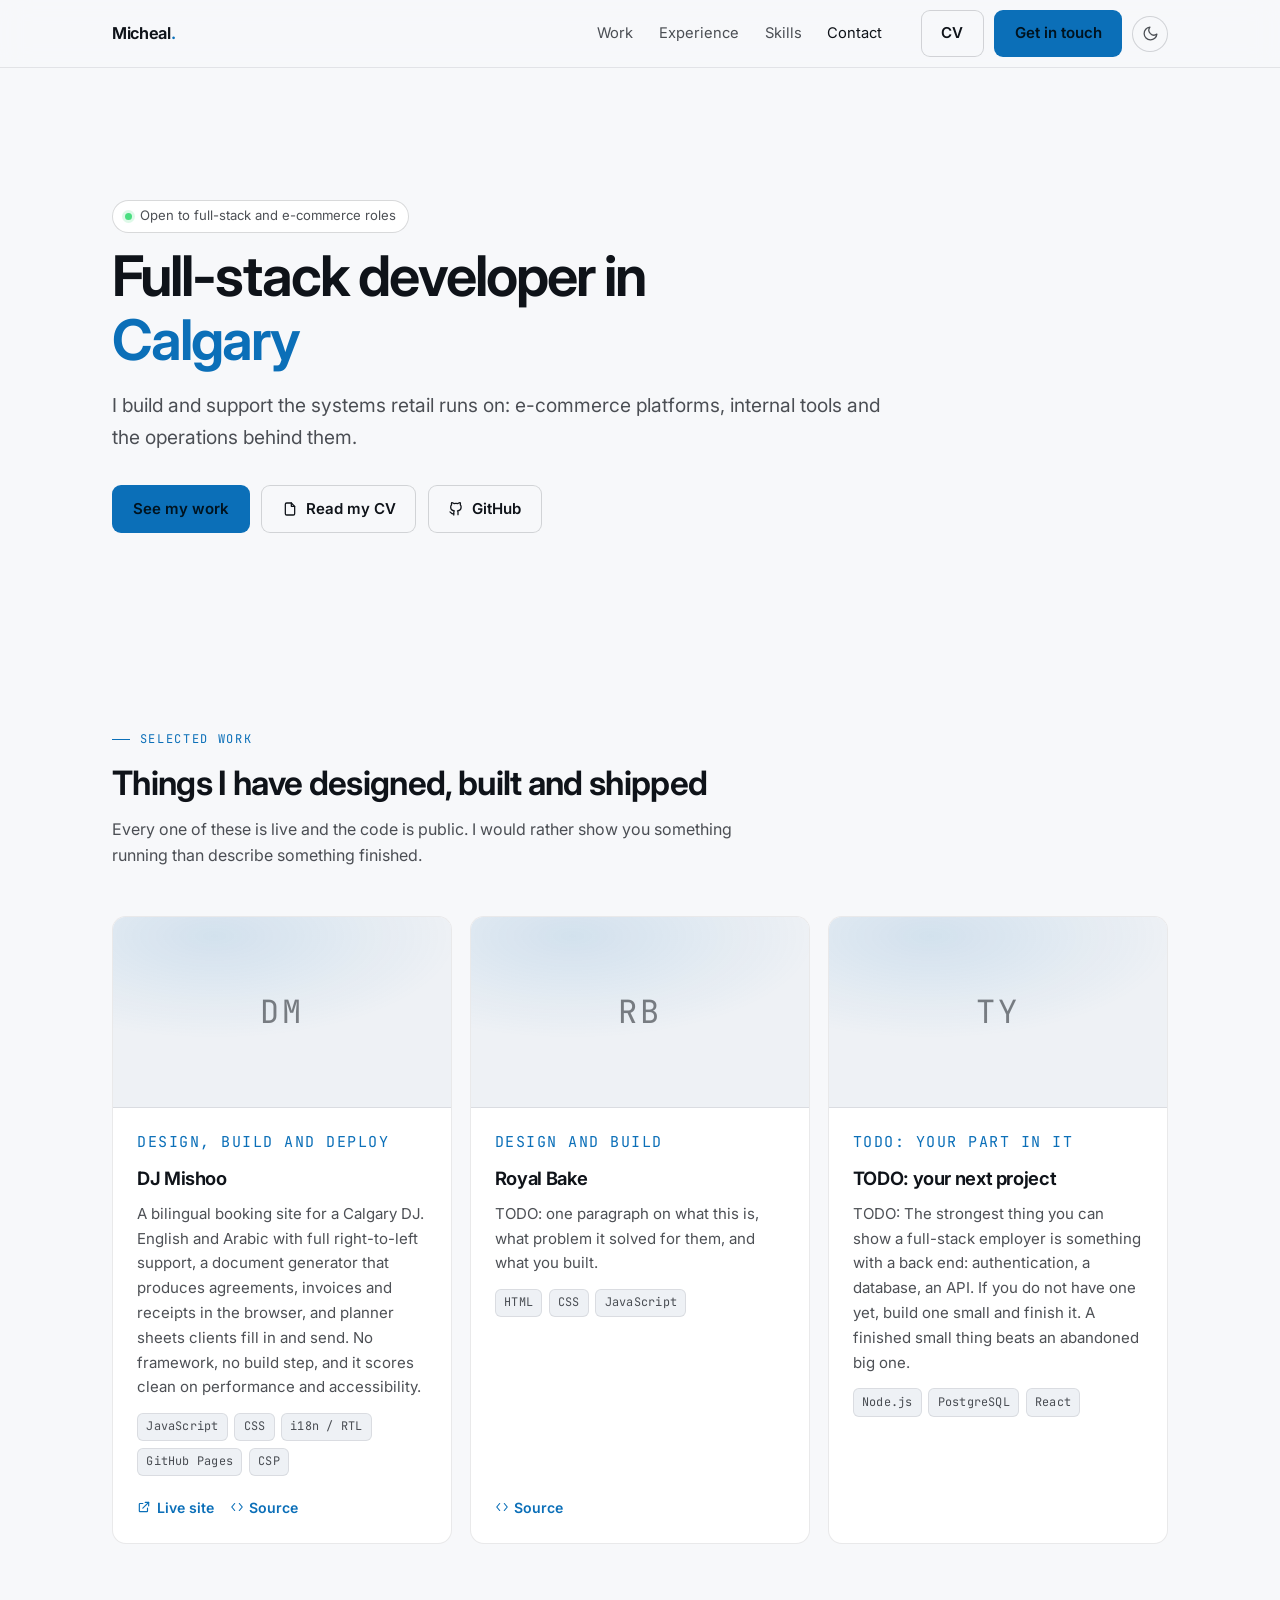
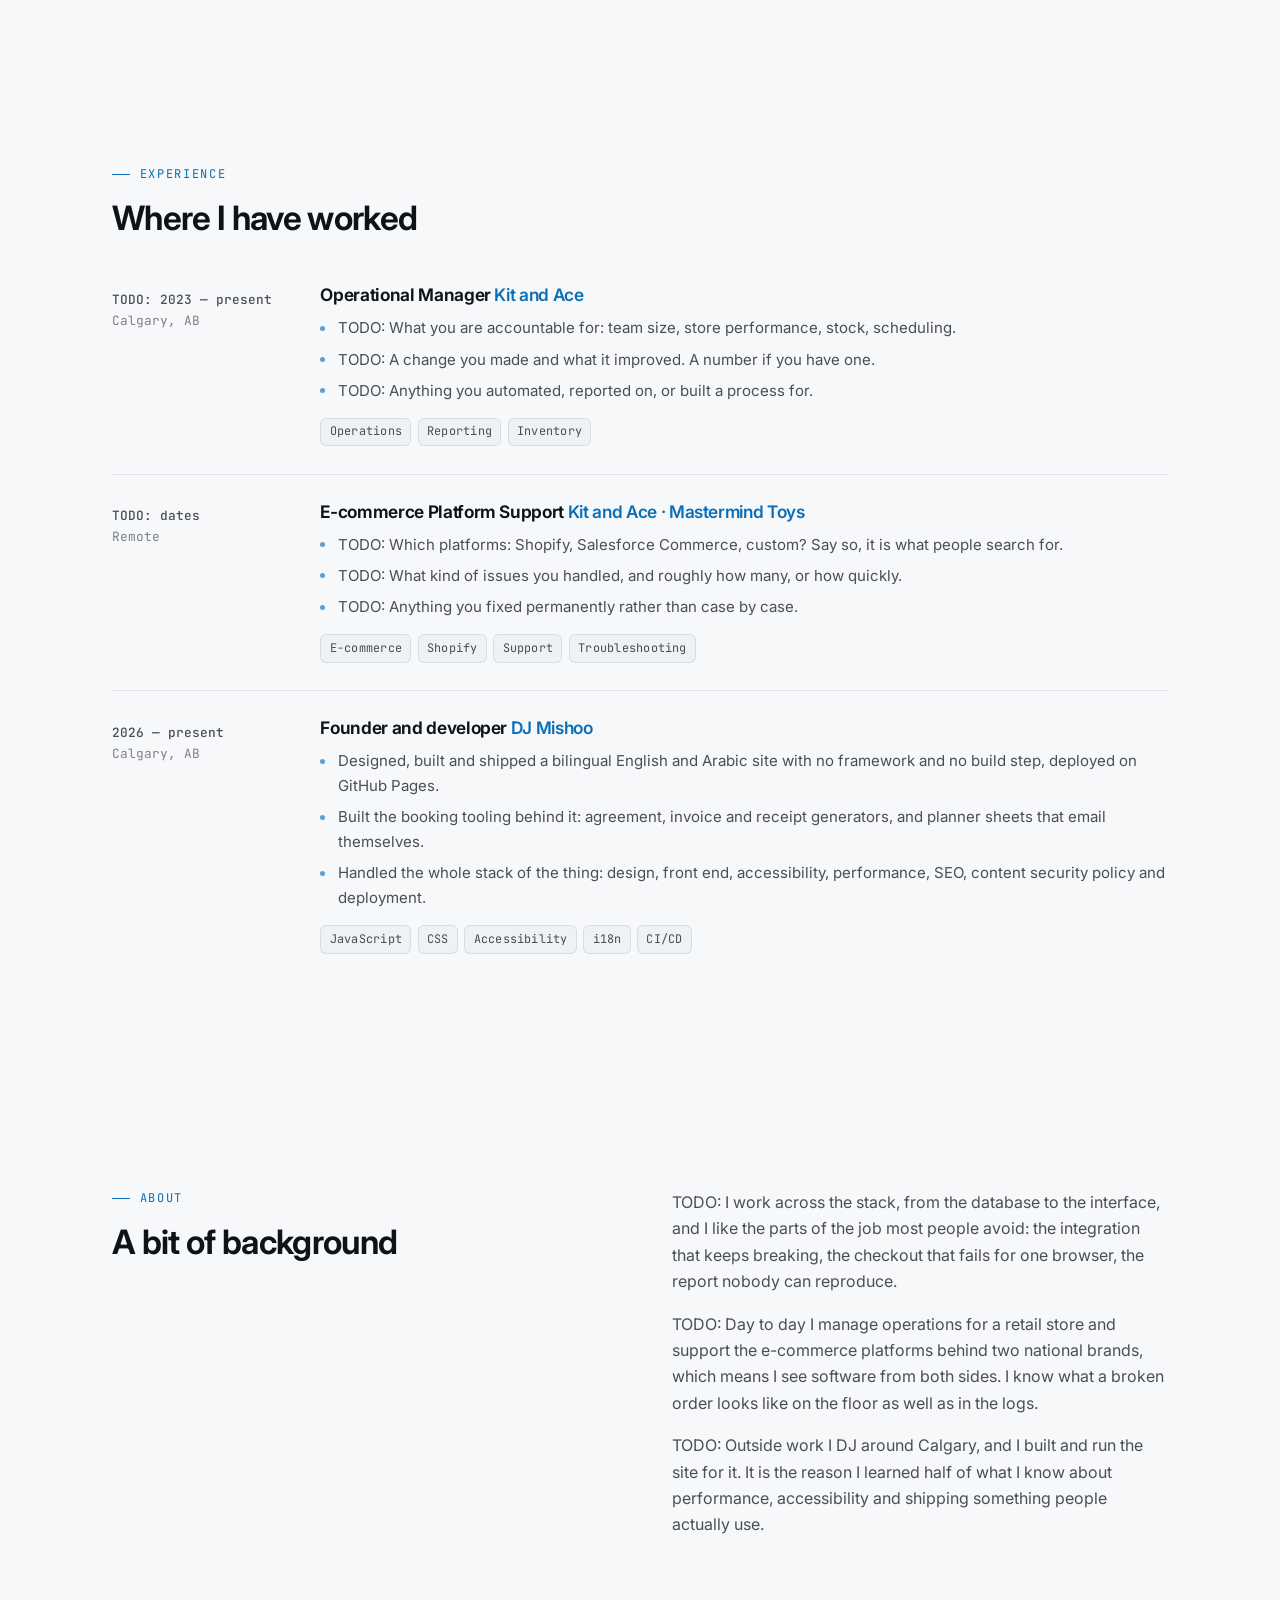
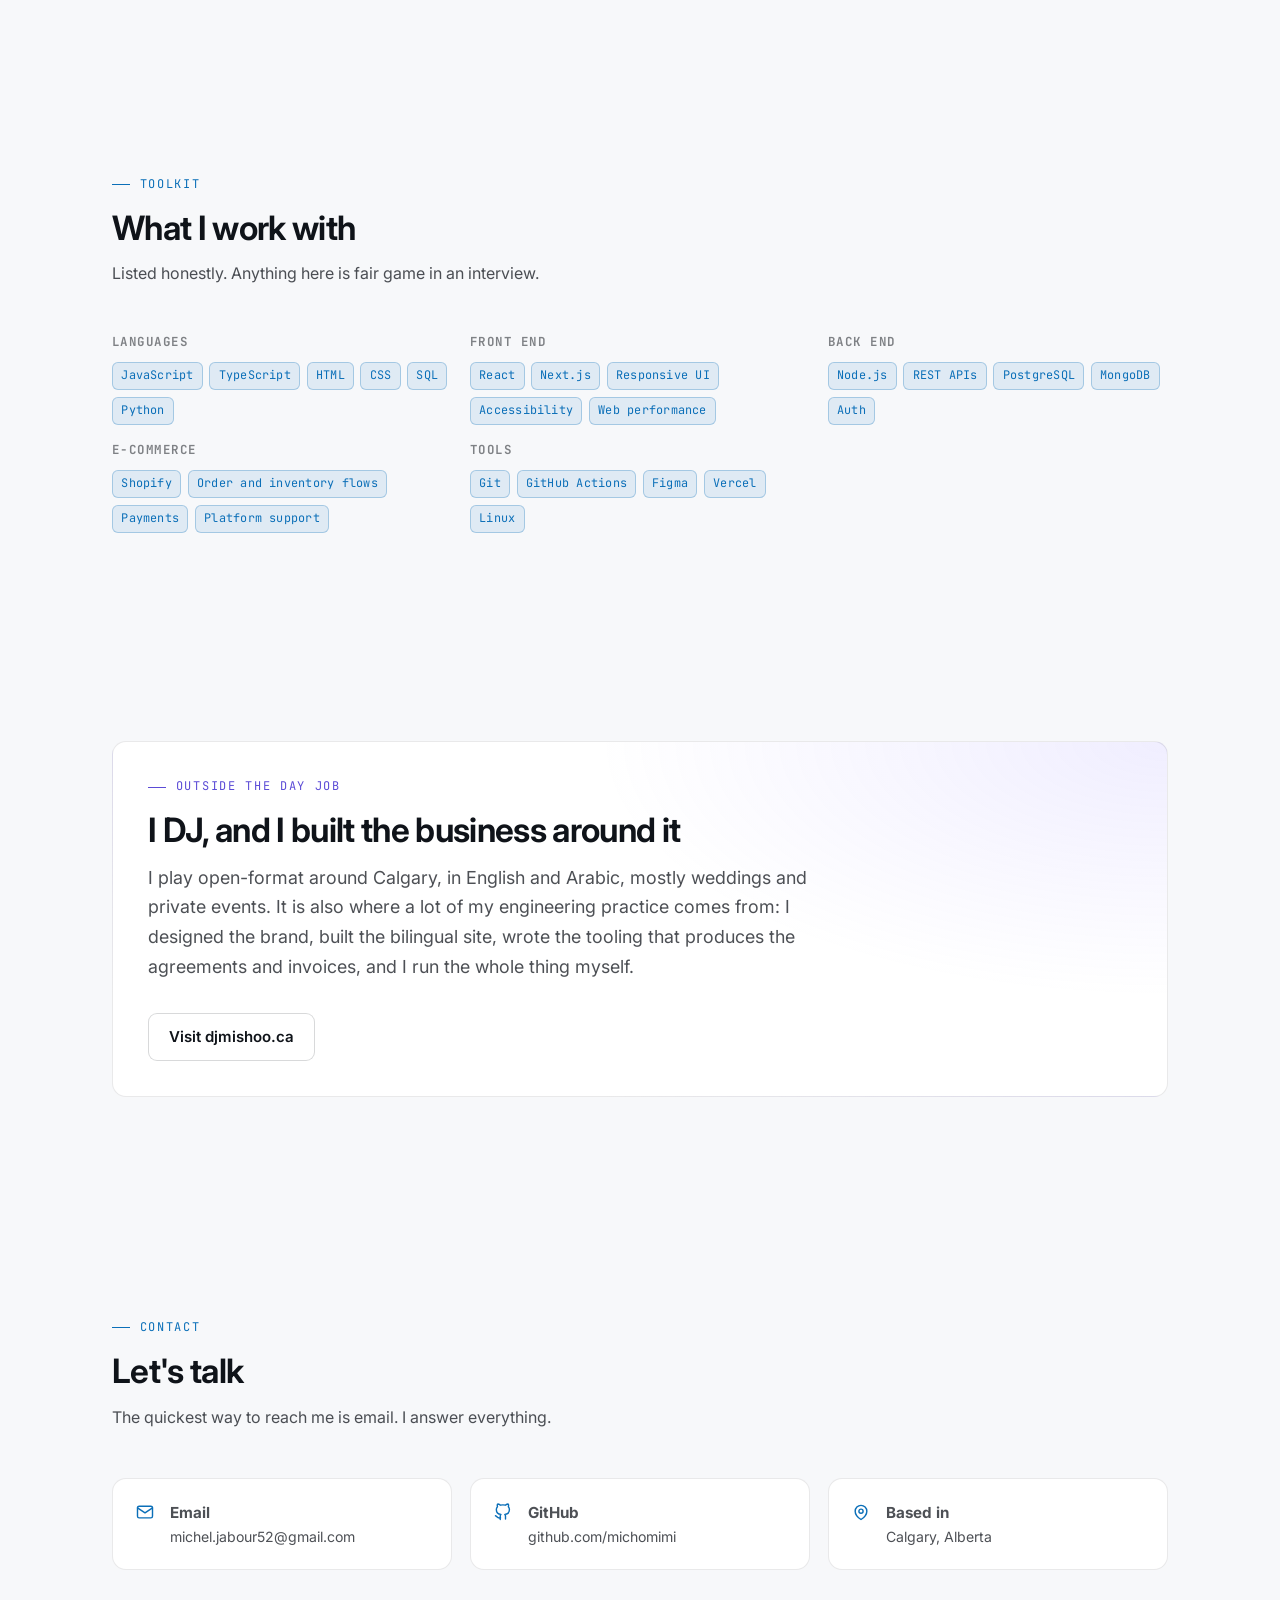
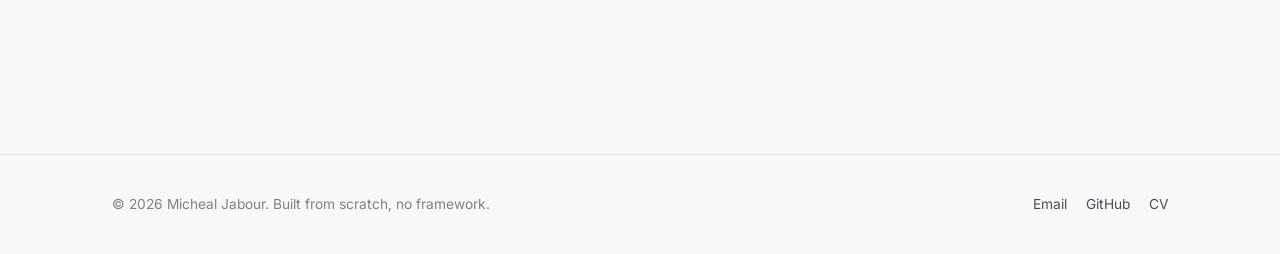
==== index.html @ ad711914 "Build the portfolio Plain HTML, CSS and JavaScript. No framework and no build step, partly because t" ====
<!DOCTYPE html>
<html lang="en">
<head>
<meta charset="utf-8">
<meta name="viewport" content="width=device-width, initial-scale=1">
<title>Micheal Jabour · Full-stack developer</title>
<meta name="description" content="Full-stack developer in Calgary. E-commerce platforms, internal tools and the operations behind them. Selected work, experience and CV.">
<meta name="theme-color" content="#0B0D10">

<!-- Theme is set before the stylesheet paints, otherwise someone on the
     light theme gets a flash of dark on every page load. Inline and
     synchronous on purpose: an external file would run too late. -->
<script>(function(){var d=document.documentElement;try{var t=localStorage.getItem("portfolio-theme");
if(t!=="light"&&t!=="dark"){t=window.matchMedia&&window.matchMedia("(prefers-color-scheme: light)").matches?"light":"dark";}
d.dataset.theme=t;}catch(e){d.dataset.theme="dark";}
/* Turn the scroll reveal on. Set here, before first paint, so copy never
   flashes in and then hides. The timer is the safety net: if nothing has
   been revealed after 2.2s the class is dropped and everything shows. */
d.className+=" js";
setTimeout(function(){if(!document.querySelector(".reveal.in")){d.classList.remove("js");}},2200);})();</script>

<link rel="preconnect" href="https://fonts.googleapis.com">
<link rel="preconnect" href="https://fonts.gstatic.com" crossorigin>
<link href="https://fonts.googleapis.com/css2?family=Inter:wght@400;500;600;700&family=JetBrains+Mono:wght@400;500&display=swap" rel="stylesheet">
<link rel="stylesheet" href="css/styles.css?v=1">

<link rel="icon" href="/favicon.ico" sizes="any">
<link rel="icon" type="image/png" sizes="32x32" href="/icon-32.png">
<link rel="apple-touch-icon" sizes="180x180" href="/icon-180.png">
<link rel="manifest" href="/site.webmanifest">

<link rel="canonical" href="https://michomimi.github.io/portfolio/">
<meta property="og:type" content="profile">
<meta property="og:title" content="Micheal Jabour · Full-stack developer">
<meta property="og:description" content="Full-stack developer in Calgary. E-commerce platforms, internal tools and the operations behind them.">
<meta property="og:image" content="https://michomimi.github.io/portfolio/images/social/og.jpg">
<meta property="og:image:width" content="1200">
<meta property="og:image:height" content="630">
<meta name="twitter:card" content="summary_large_image">

<!-- Filled in by app.js from PROFILE, so it can never contradict the page -->
<script type="application/ld+json" id="schema">{}</script>
</head>

<body data-page="home">

<main id="main">

  <!-- ================= HERO ================= -->
  <section class="hero">
    <div class="wrap" data-hero></div>
  </section>

  <!-- ================= WORK ================= -->
  <section id="work">
    <div class="wrap">
      <div class="sec-head reveal">
        <p class="eyebrow">Selected work</p>
        <h2>Things I have designed, built and shipped</h2>
        <p>Every one of these is live and the code is public. I would rather show
          you something running than describe something finished.</p>
      </div>
      <div class="grid grid-2" data-projects></div>
    </div>
  </section>

  <!-- ================= EXPERIENCE ================= -->
  <section id="experience">
    <div class="wrap">
      <div class="sec-head reveal">
        <p class="eyebrow">Experience</p>
        <h2>Where I have worked</h2>
      </div>
      <div class="timeline" data-experience></div>
    </div>
  </section>

  <!-- ================= ABOUT ================= -->
  <section id="about">
    <div class="wrap">
      <div class="grid grid-2" style="gap:clamp(2rem,5vw,4rem); align-items:start">
        <div class="reveal">
          <p class="eyebrow">About</p>
          <h2>A bit of background</h2>
        </div>
        <div class="reveal d1" data-about></div>
      </div>
    </div>
  </section>

  <!-- ================= SKILLS ================= -->
  <section id="skills">
    <div class="wrap">
      <div class="sec-head reveal">
        <p class="eyebrow">Toolkit</p>
        <h2>What I work with</h2>
        <p>Listed honestly. Anything here is fair game in an interview.</p>
      </div>
      <div class="grid grid-3" data-skills></div>
    </div>
  </section>

  <!-- ================= SIDE PROJECT ================= -->
  <section id="aside">
    <div class="wrap">
      <div class="aside-note reveal">
        <p class="eyebrow">Outside the day job</p>
        <h2 style="margin-bottom:.8rem">I DJ, and I built the business around it</h2>
        <p class="lead">
          I play open-format around Calgary, in English and Arabic, mostly weddings
          and private events. It is also where a lot of my engineering practice comes
          from: I designed the brand, built the bilingual site, wrote the tooling that
          produces the agreements and invoices, and I run the whole thing myself.
        </p>
        <div class="hero-cta">
          <a class="btn btn-ghost" href="https://djmishoo.ca" target="_blank" rel="noopener">Visit djmishoo.ca</a>
        </div>
      </div>
    </div>
  </section>

  <!-- ================= CONTACT ================= -->
  <section id="contact">
    <div class="wrap">
      <div class="sec-head reveal">
        <p class="eyebrow">Contact</p>
        <h2>Let's talk</h2>
        <p>The quickest way to reach me is email. I answer everything.</p>
      </div>
      <div class="contact-grid" data-contact></div>
    </div>
  </section>

</main>

<script src="js/app.js?v=1" defer></script>
<script src="js/motion.js?v=1" defer></script>
</body>
</html>
---- css/styles.css ----
/* =====================================================================
   PORTFOLIO — Micheal Jabour

   Deliberately not the DJ site. That one is a poster: huge condensed
   type, red, loud. A developer portfolio is read by someone deciding
   whether to interview you, often skimming on a phone between meetings,
   so this is built for reading: a calm ground, one accent, generous
   line length, and nothing moving that does not have to.

   Structure of this file
     1. tokens          colour, type, spacing
     2. reset and base
     3. layout          shell, sections, grid
     4. components      buttons, cards, chips, timeline
     5. sections        hero, projects, experience, contact
     6. motion          scroll reveal
     7. print           the CV page
   ===================================================================== */

/* =====================================================================
   1. TOKENS
   ===================================================================== */
:root{
  /* Ground is a very dark blue rather than black. Pure black next to
     white text vibrates on an LCD; a little blue in it settles down. */
  --bg:        #0B0D10;
  --bg-2:      #12151A;   /* cards */
  --bg-3:      #1A1E25;   /* insets, hovers */

  --ink:       #E9ECF1;
  --ink-2:     rgba(233,236,241,.72);
  --ink-3:     rgba(233,236,241,.48);

  /* One accent, used for links, active states and anything the eye
     should land on first. Sky blue reads as technical without the
     "terminal green" cliché, and clears 7:1 on the ground above. */
  --accent:      #4CC2FF;
  --accent-rgb:  76, 194, 255;
  --accent-2:    #8B7BFF;   /* second accent, used sparingly */

  --line:      rgba(233,236,241,.12);
  --line-2:    rgba(233,236,241,.07);

  --ok:        #4ADE80;

  --sans: "Inter", system-ui, -apple-system, "Segoe UI", Roboto, sans-serif;
  --mono: "JetBrains Mono", ui-monospace, SFMono-Regular, Menlo, monospace;

  --radius:   14px;
  --radius-s: 9px;
  --maxw:     1120px;
  --ease:     cubic-bezier(.2,.8,.25,1);
  --header-h: 68px;
}

/* A light theme, for anyone reading in daylight or printing. */
:root[data-theme="light"]{
  color-scheme: light;
  --bg:     #F7F8FA;
  --bg-2:   #FFFFFF;
  --bg-3:   #EEF1F5;
  --ink:    #0F1319;
  --ink-2:  rgba(15,19,25,.74);
  --ink-3:  rgba(15,19,25,.52);
  /* The same sky blue is far too pale on white, so the light theme gets
     a deeper one. Same hue, enough contrast to read at body size. */
  --accent:     #0B6FB8;
  --accent-rgb: 11, 111, 184;
  --accent-2:   #5B4BD6;
  --line:   rgba(15,19,25,.16);
  --line-2: rgba(15,19,25,.09);
}

/* =====================================================================
   2. RESET AND BASE
   ===================================================================== */
*{ box-sizing:border-box; margin:0; padding:0; }
html{
  scroll-behavior:smooth;
  scroll-padding-top:calc(var(--header-h) + 24px);
  -webkit-text-size-adjust:100%;
}
body{
  font-family:var(--sans); font-size:16px; line-height:1.65;
  color:var(--ink); background:var(--bg);
  -webkit-font-smoothing:antialiased;
  overflow-x:hidden;
}
img{ display:block; max-width:100%; }
a{ color:inherit; text-decoration:none; }
button,input,textarea,select{ font:inherit; color:inherit; }
button{ background:none; border:none; cursor:pointer; }
ul{ list-style:none; }
:focus-visible{ outline:2px solid var(--accent); outline-offset:3px; border-radius:4px; }
::selection{ background:rgba(var(--accent-rgb),.28); }

/* Skip link. The first thing a keyboard reaches, invisible until then. */
.skip{
  position:absolute; left:-9999px; top:0; z-index:100;
  background:var(--accent); color:#00131F; padding:.7rem 1.1rem;
  border-radius:0 0 var(--radius-s) 0; font-weight:600;
}
.skip:focus{ left:0; }

h1,h2,h3,h4{ line-height:1.15; letter-spacing:-.02em; font-weight:650; }
h1{ font-size:clamp(2.1rem, 5vw, 3.5rem); letter-spacing:-.035em; }
h2{ font-size:clamp(1.5rem, 3vw, 2.1rem); }
h3{ font-size:1.05rem; }
p{ color:var(--ink-2); }

.wrap{ width:100%; max-width:var(--maxw); margin-inline:auto; padding-inline:clamp(20px,5vw,32px); }
section{ padding-block:clamp(56px, 9vw, 104px); position:relative; }
.hide{ display:none !important; }

/* The small monospaced label above each section heading. Mono because it
   reads as metadata rather than prose, which is what it is. */
.eyebrow{
  font-family:var(--mono); font-size:.75rem; letter-spacing:.14em;
  text-transform:uppercase; color:var(--accent);
  display:flex; align-items:center; gap:.6rem; margin-bottom:.9rem;
}
.eyebrow::before{ content:""; width:18px; height:1px; background:currentColor; }

.sec-head{ margin-bottom:clamp(2rem, 4vw, 3rem); max-width:62ch; }
.sec-head p{ margin-top:.8rem; }
.lead{ font-size:clamp(1rem,1.5vw,1.12rem); color:var(--ink-2); max-width:64ch; }

/* =====================================================================
   3. HEADER
   ===================================================================== */
.site-header{
  position:sticky; top:0; z-index:60; height:var(--header-h);
  background:color-mix(in srgb, var(--bg) 82%, transparent);
  backdrop-filter:blur(14px);
  border-bottom:1px solid var(--line-2);
}
.header-inner{ height:100%; display:flex; align-items:center; gap:1rem; }
.brand{ font-weight:650; letter-spacing:-.02em; font-size:1.02rem; }
.brand span{ color:var(--accent); }
.nav{ display:flex; gap:1.6rem; margin-inline-start:auto; }
.nav a{ font-size:.92rem; color:var(--ink-2); transition:color .15s; }
.nav a:hover, .nav a.is-active{ color:var(--ink); }
.header-actions{ display:flex; align-items:center; gap:.6rem; margin-inline-start:auto; }
.nav + .header-actions{ margin-inline-start:1.4rem; }

.icon-btn{
  width:36px; height:36px; display:grid; place-items:center;
  border-radius:999px; color:var(--ink-2);
  box-shadow:inset 0 0 0 1px var(--line);
  transition:color .15s, box-shadow .15s, background-color .15s;
}
.icon-btn:hover{ color:var(--ink); background:var(--bg-3); }
.icon-btn svg{ width:17px; height:17px; fill:none; stroke:currentColor;
               stroke-width:1.8; stroke-linecap:round; stroke-linejoin:round; }

@media (max-width:760px){
  .nav{ display:none; }
}

/* =====================================================================
   4. BUTTONS
   ===================================================================== */
.btn{
  display:inline-flex; align-items:center; justify-content:center; gap:.5rem;
  font-weight:600; font-size:.94rem; padding:.72rem 1.3rem;
  border-radius:var(--radius-s); white-space:nowrap;
  transition:background-color .16s, color .16s, box-shadow .16s, transform .16s var(--ease);
}
.btn:active{ transform:translateY(1px); }
.btn-primary{ background:var(--accent); color:#00131F; }
.btn-primary:hover{ box-shadow:0 8px 26px -10px rgba(var(--accent-rgb),.7); transform:translateY(-2px); }
.btn-ghost{ color:var(--ink); box-shadow:inset 0 0 0 1px var(--line); }
.btn-ghost:hover{ background:var(--bg-3); box-shadow:inset 0 0 0 1px var(--accent); transform:translateY(-2px); }
.btn svg{ width:16px; height:16px; fill:none; stroke:currentColor;
          stroke-width:1.9; stroke-linecap:round; stroke-linejoin:round; }

/* =====================================================================
   5. HERO
   ===================================================================== */
.hero{ padding-block:clamp(64px, 11vw, 132px) clamp(40px, 7vw, 80px); }
.hero h1{ margin:.7rem 0 1.1rem; max-width:16ch; }
.hero h1 em{ font-style:normal; color:var(--accent); }
.hero .lead{ font-size:clamp(1.02rem,1.7vw,1.2rem); }
.hero-cta{ display:flex; flex-wrap:wrap; gap:.7rem; margin-top:2rem; }

/* Availability pill. A hiring manager wants to know this in the first
   two seconds, so it sits above the name rather than in the footer. */
.status{
  display:inline-flex; align-items:center; gap:.5rem;
  font-size:.82rem; color:var(--ink-2);
  background:var(--bg-2); box-shadow:inset 0 0 0 1px var(--line);
  padding:.34rem .8rem; border-radius:999px;
}
.status i{
  width:7px; height:7px; border-radius:50%; background:var(--ok);
  box-shadow:0 0 0 3px rgba(74,222,128,.18);
  animation:pulse 2.4s ease-in-out infinite;
}
@keyframes pulse{ 0%,100%{ opacity:1 } 50%{ opacity:.45 } }

/* =====================================================================
   6. CARDS, CHIPS, GRID
   ===================================================================== */
.grid{ display:grid; gap:1.1rem; }
.grid-2{ grid-template-columns:repeat(auto-fit, minmax(min(300px,100%), 1fr)); }
.grid-3{ grid-template-columns:repeat(auto-fit, minmax(min(260px,100%), 1fr)); }

.card{
  background:var(--bg-2); border:1px solid var(--line-2);
  border-radius:var(--radius); padding:1.5rem;
  transition:border-color .18s, transform .2s var(--ease), box-shadow .2s;
}
.card h3{ margin-bottom:.5rem; }
.card p{ font-size:.94rem; }

.chips{ display:flex; flex-wrap:wrap; gap:.4rem; }
.chip{
  font-family:var(--mono); font-size:.74rem; letter-spacing:.02em;
  color:var(--ink-2); background:var(--bg-3);
  box-shadow:inset 0 0 0 1px var(--line-2);
  padding:.28rem .58rem; border-radius:6px;
}
.chip-accent{ color:var(--accent); background:rgba(var(--accent-rgb),.10);
              box-shadow:inset 0 0 0 1px rgba(var(--accent-rgb),.28); }

/* =====================================================================
   7. PROJECTS
   ===================================================================== */
.project{
  background:var(--bg-2); border:1px solid var(--line-2);
  border-radius:var(--radius); overflow:hidden;
  display:flex; flex-direction:column;
  transition:border-color .18s, transform .2s var(--ease), box-shadow .2s;
}
.project:hover{
  border-color:rgba(var(--accent-rgb),.4); transform:translateY(-3px);
  box-shadow:0 22px 44px -28px rgba(0,0,0,.9);
}
.project-shot{
  aspect-ratio:16/9; background:var(--bg-3); position:relative; overflow:hidden;
  border-bottom:1px solid var(--line-2);
}
.project-shot img{ width:100%; height:100%; object-fit:cover; }
/* Until a screenshot exists the slot shows the project's initials rather
   than a broken image or an empty grey box. */
.project-shot .ph{
  position:absolute; inset:0; display:grid; place-items:center;
  font-family:var(--mono); font-size:2rem; letter-spacing:.1em;
  color:var(--ink-3);
  background:
    radial-gradient(120% 90% at 30% 10%, rgba(var(--accent-rgb),.12), transparent 60%),
    var(--bg-3);
}
.project-body{ padding:1.4rem 1.5rem 1.5rem; display:flex; flex-direction:column; gap:.8rem; flex:1; }
.project-role{ font-family:var(--mono); font-size:.74rem; letter-spacing:.1em;
               text-transform:uppercase; color:var(--accent); }
.project h3{ font-size:1.15rem; }
.project p{ font-size:.94rem; }
.project-links{ display:flex; gap:1rem; margin-top:auto; padding-top:.4rem; }
.project-links a{
  font-size:.88rem; font-weight:600; color:var(--accent);
  display:inline-flex; align-items:center; gap:.35rem;
}
.project-links a:hover{ text-decoration:underline; text-underline-offset:3px; }
.project-links svg{ width:14px; height:14px; fill:none; stroke:currentColor;
                    stroke-width:2; stroke-linecap:round; stroke-linejoin:round; }

/* =====================================================================
   8. EXPERIENCE TIMELINE
   ===================================================================== */
.timeline{ display:flex; flex-direction:column; gap:0; }
.role{
  display:grid; grid-template-columns:minmax(120px, 170px) 1fr;
  gap:clamp(1rem, 3vw, 2.4rem);
  padding-block:1.7rem;
  border-top:1px solid var(--line-2);
}
.role:first-child{ border-top:0; padding-top:0; }
.role-when{
  font-family:var(--mono); font-size:.8rem; color:var(--ink-3);
  padding-top:.2rem;
}
.role-when b{ display:block; color:var(--ink-2); font-weight:500; }
.role h3{ font-size:1.08rem; }
.role-at{ color:var(--accent); font-weight:600; }
.role ul{ margin-top:.7rem; display:flex; flex-direction:column; gap:.4rem; }
.role li{
  color:var(--ink-2); font-size:.94rem; padding-inline-start:1.1rem; position:relative;
}
.role li::before{
  content:""; position:absolute; inset-inline-start:0; top:.62em;
  width:5px; height:5px; border-radius:50%; background:var(--accent); opacity:.65;
}
.role .chips{ margin-top:.9rem; }

@media (max-width:640px){
  .role{ grid-template-columns:1fr; gap:.5rem; }
}

/* =====================================================================
   9. SKILLS
   ===================================================================== */
.skill-group h3{
  font-family:var(--mono); font-size:.78rem; letter-spacing:.12em;
  text-transform:uppercase; color:var(--ink-3); margin-bottom:.8rem;
}

/* =====================================================================
   10. SIDE PROJECT / DJ BLOCK
   ===================================================================== */
.aside-note{
  background:
    radial-gradient(90% 120% at 100% 0%, rgba(139,123,255,.13), transparent 60%),
    var(--bg-2);
  border:1px solid var(--line-2); border-radius:var(--radius);
  padding:clamp(1.5rem, 3vw, 2.2rem);
}
.aside-note .eyebrow{ color:var(--accent-2); }

/* =====================================================================
   11. CONTACT
   ===================================================================== */
.contact-grid{ display:grid; gap:1.1rem; grid-template-columns:repeat(auto-fit,minmax(min(240px,100%),1fr)); }
.contact-card{
  background:var(--bg-2); border:1px solid var(--line-2); border-radius:var(--radius);
  padding:1.3rem 1.4rem; display:flex; gap:.9rem; align-items:flex-start;
  transition:border-color .18s, transform .2s var(--ease);
}
.contact-card:hover{ border-color:rgba(var(--accent-rgb),.4); transform:translateY(-3px); }
.contact-card svg{ width:20px; height:20px; flex:none; color:var(--accent);
                   fill:none; stroke:currentColor; stroke-width:1.7;
                   stroke-linecap:round; stroke-linejoin:round; margin-top:.15rem; }
.contact-card b{ display:block; font-size:.95rem; }
.contact-card span{ font-size:.88rem; color:var(--ink-2); word-break:break-word; }

/* =====================================================================
   12. FOOTER
   ===================================================================== */
.site-footer{
  border-top:1px solid var(--line-2); padding-block:2.4rem;
  margin-top:clamp(40px,7vw,80px);
}
.footer-inner{ display:flex; flex-wrap:wrap; gap:1rem; align-items:center; justify-content:space-between; }
.site-footer p{ font-size:.86rem; color:var(--ink-3); }
.footer-links{ display:flex; gap:1.2rem; }
.footer-links a{ font-size:.86rem; color:var(--ink-2); }
.footer-links a:hover{ color:var(--accent); }

/* =====================================================================
   13. MOTION

   One effect, used everywhere: content lifts a little as it arrives.
   Gated on html.js so that with scripts off nothing is ever left
   invisible, and switched off entirely for reduced motion.
   ===================================================================== */
.reveal{ opacity:1; transform:none; }
html.js .reveal{
  opacity:0; transform:translateY(14px);
  transition:opacity .5s var(--ease), transform .5s var(--ease);
}
html.js .reveal.in{ opacity:1; transform:none; }
.reveal.d1{ transition-delay:.06s } .reveal.d2{ transition-delay:.12s }
.reveal.d3{ transition-delay:.18s } .reveal.d4{ transition-delay:.24s }

@media (prefers-reduced-motion:reduce){
  html{ scroll-behavior:auto; }
  html.js .reveal{ opacity:1; transform:none; transition:none; }
  .status i{ animation:none; }
}

/* =====================================================================
   14. PRINT — the CV page

   A CV is judged on paper as often as on screen. Everything decorative
   goes, the dark ground inverts to save toner, and links print their
   destination so a printed copy is still usable.
   ===================================================================== */
@media print{
  :root{
    --bg:#fff; --bg-2:#fff; --bg-3:#fff;
    --ink:#000; --ink-2:#222; --ink-3:#555;
    --accent:#000; --line:#bbb; --line-2:#ddd;
  }
  .site-header, .site-footer, .no-print, .hero-cta, .icon-btn{ display:none !important; }
  body{ font-size:11pt; }
  section{ padding-block:0 !important; }
  .cv-section{ break-inside:avoid; page-break-inside:avoid; }
  a[href^="http"]::after{ content:" (" attr(href) ")"; font-size:9pt; color:#555; }
  .card, .project, .contact-card{ border:1px solid #ccc !important; box-shadow:none !important; }
}
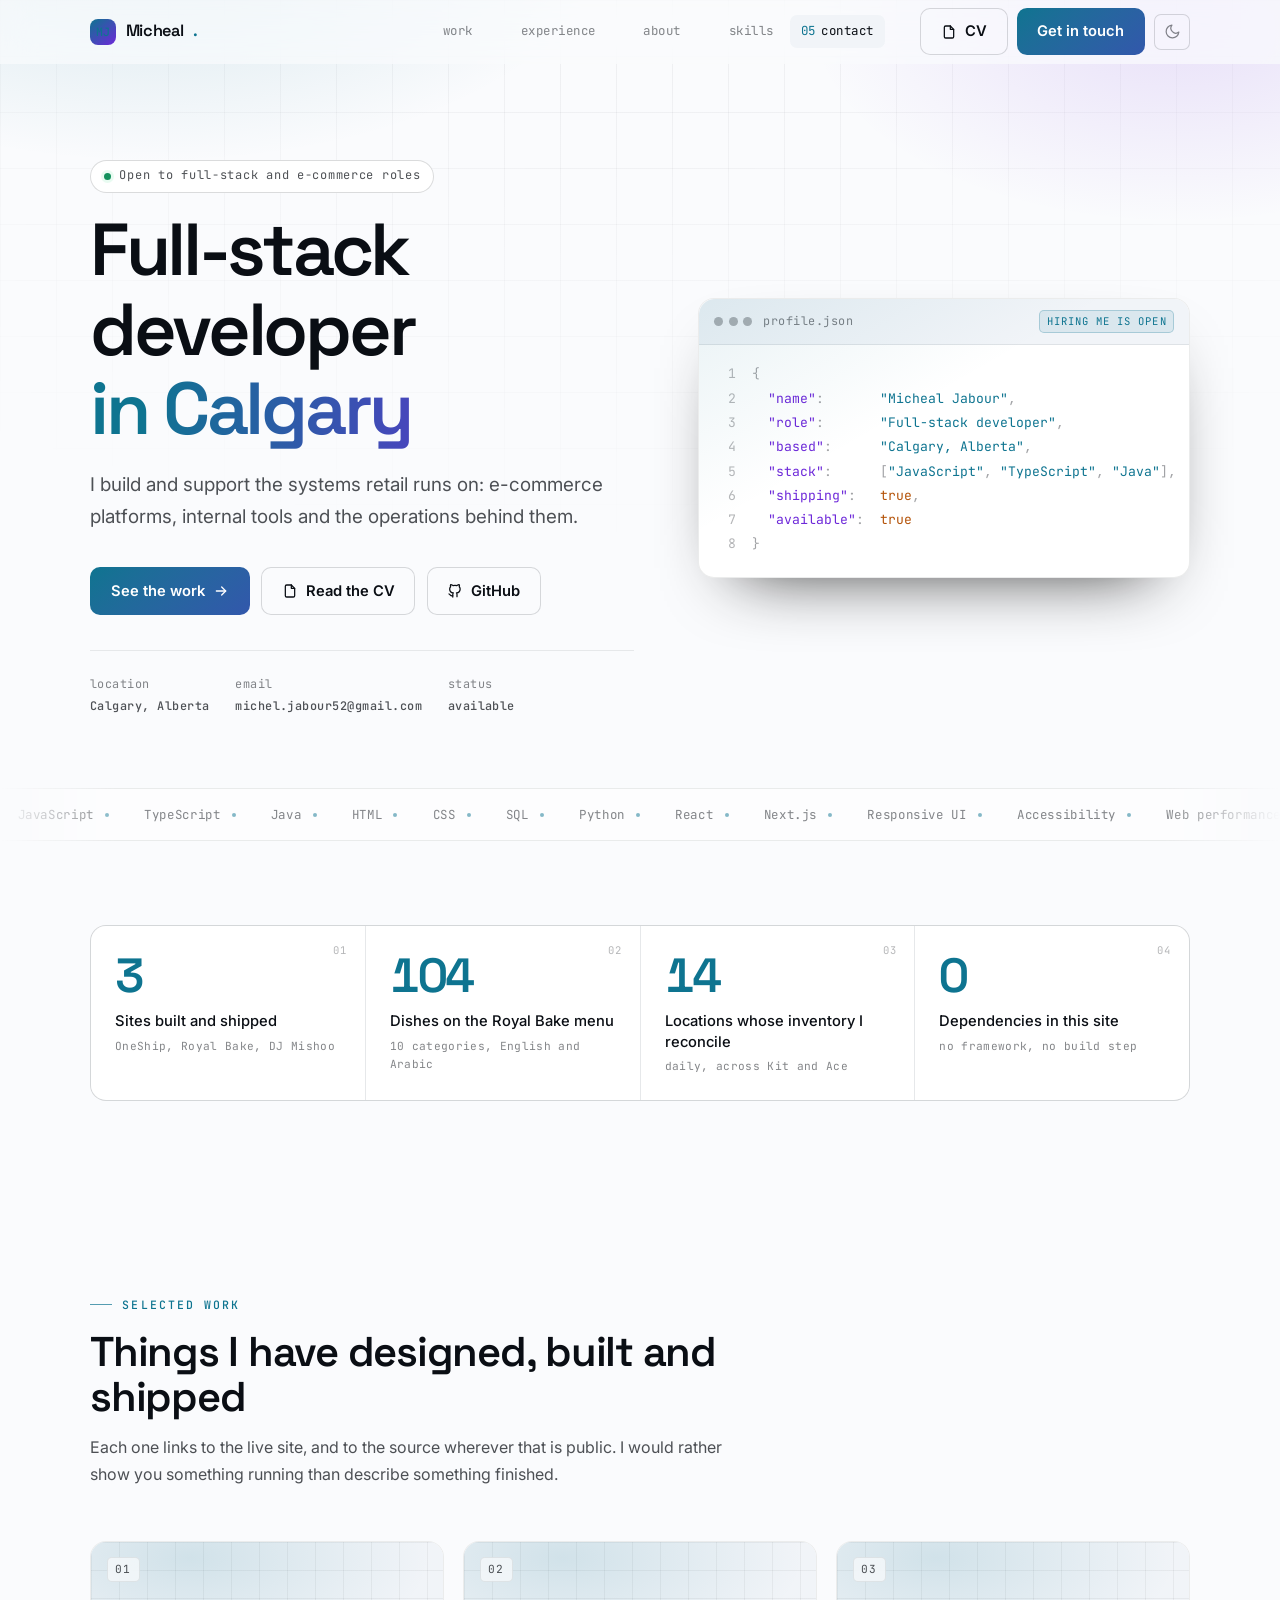
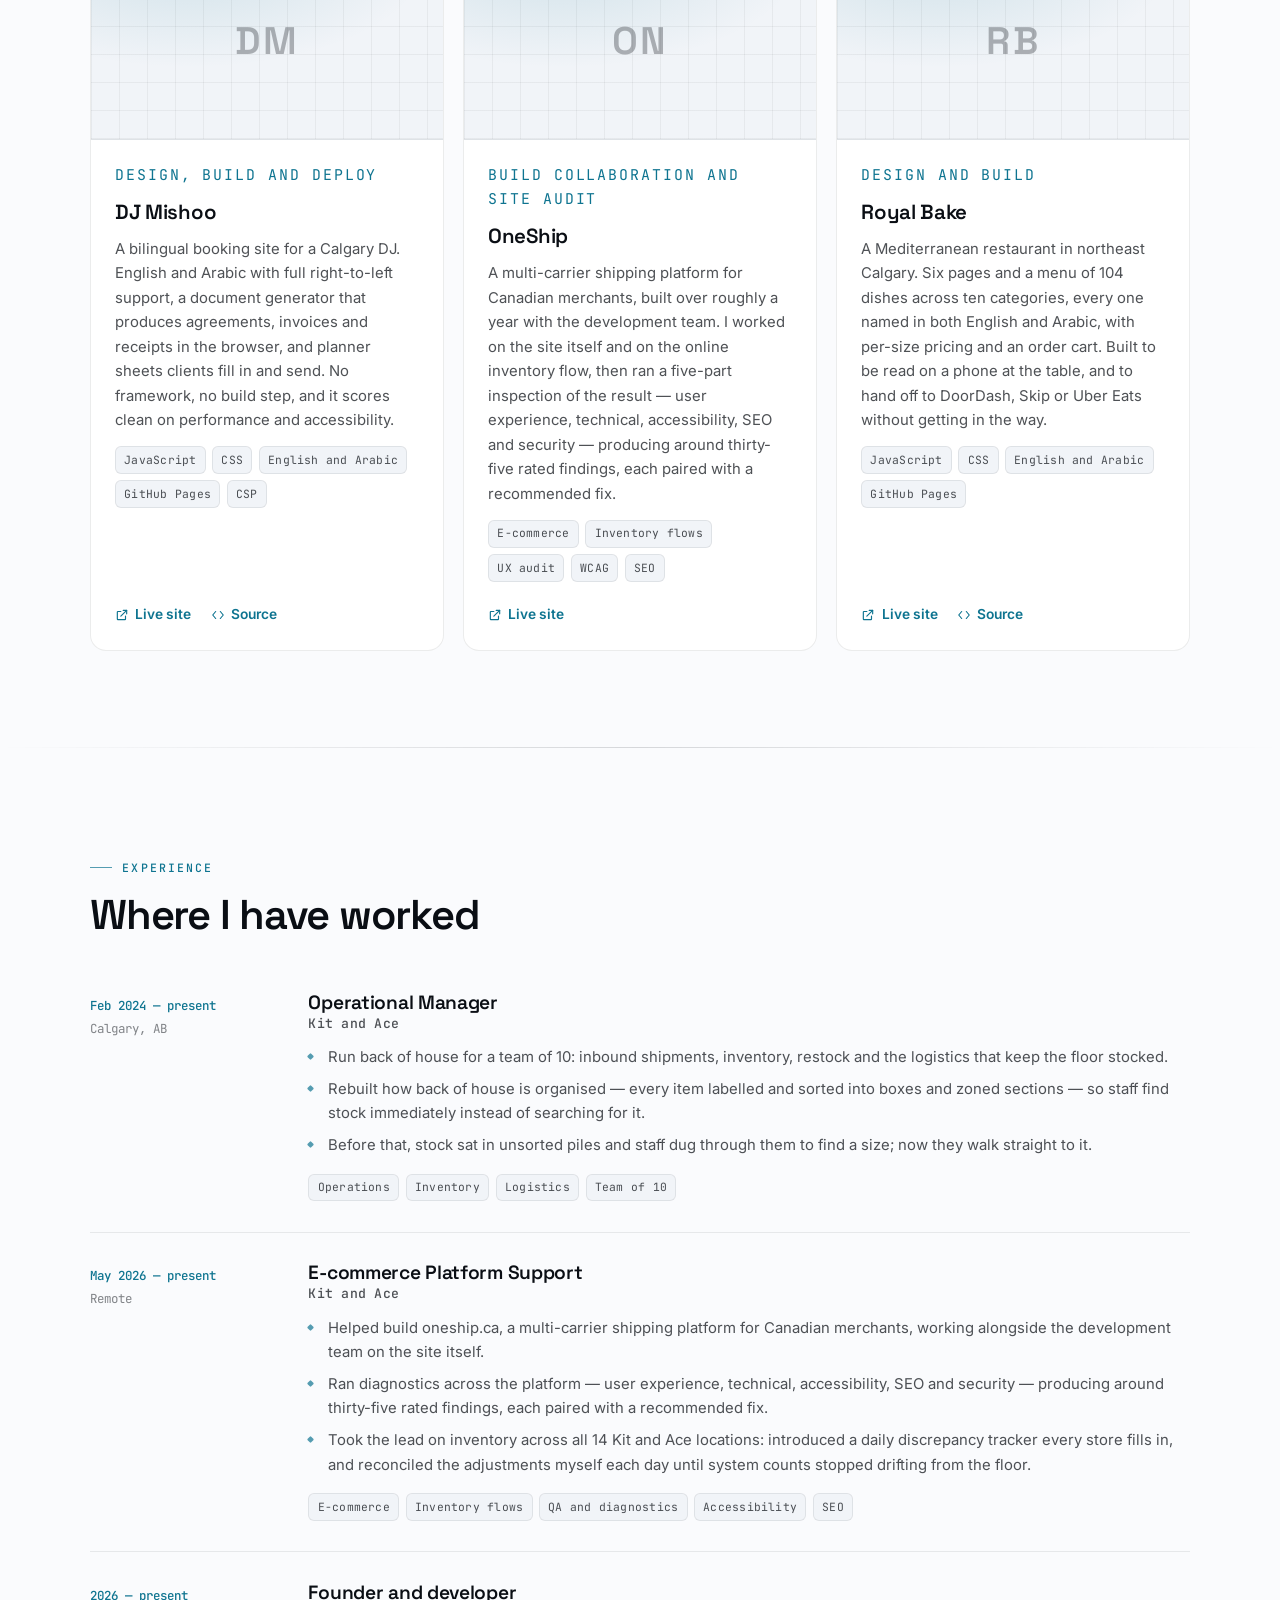
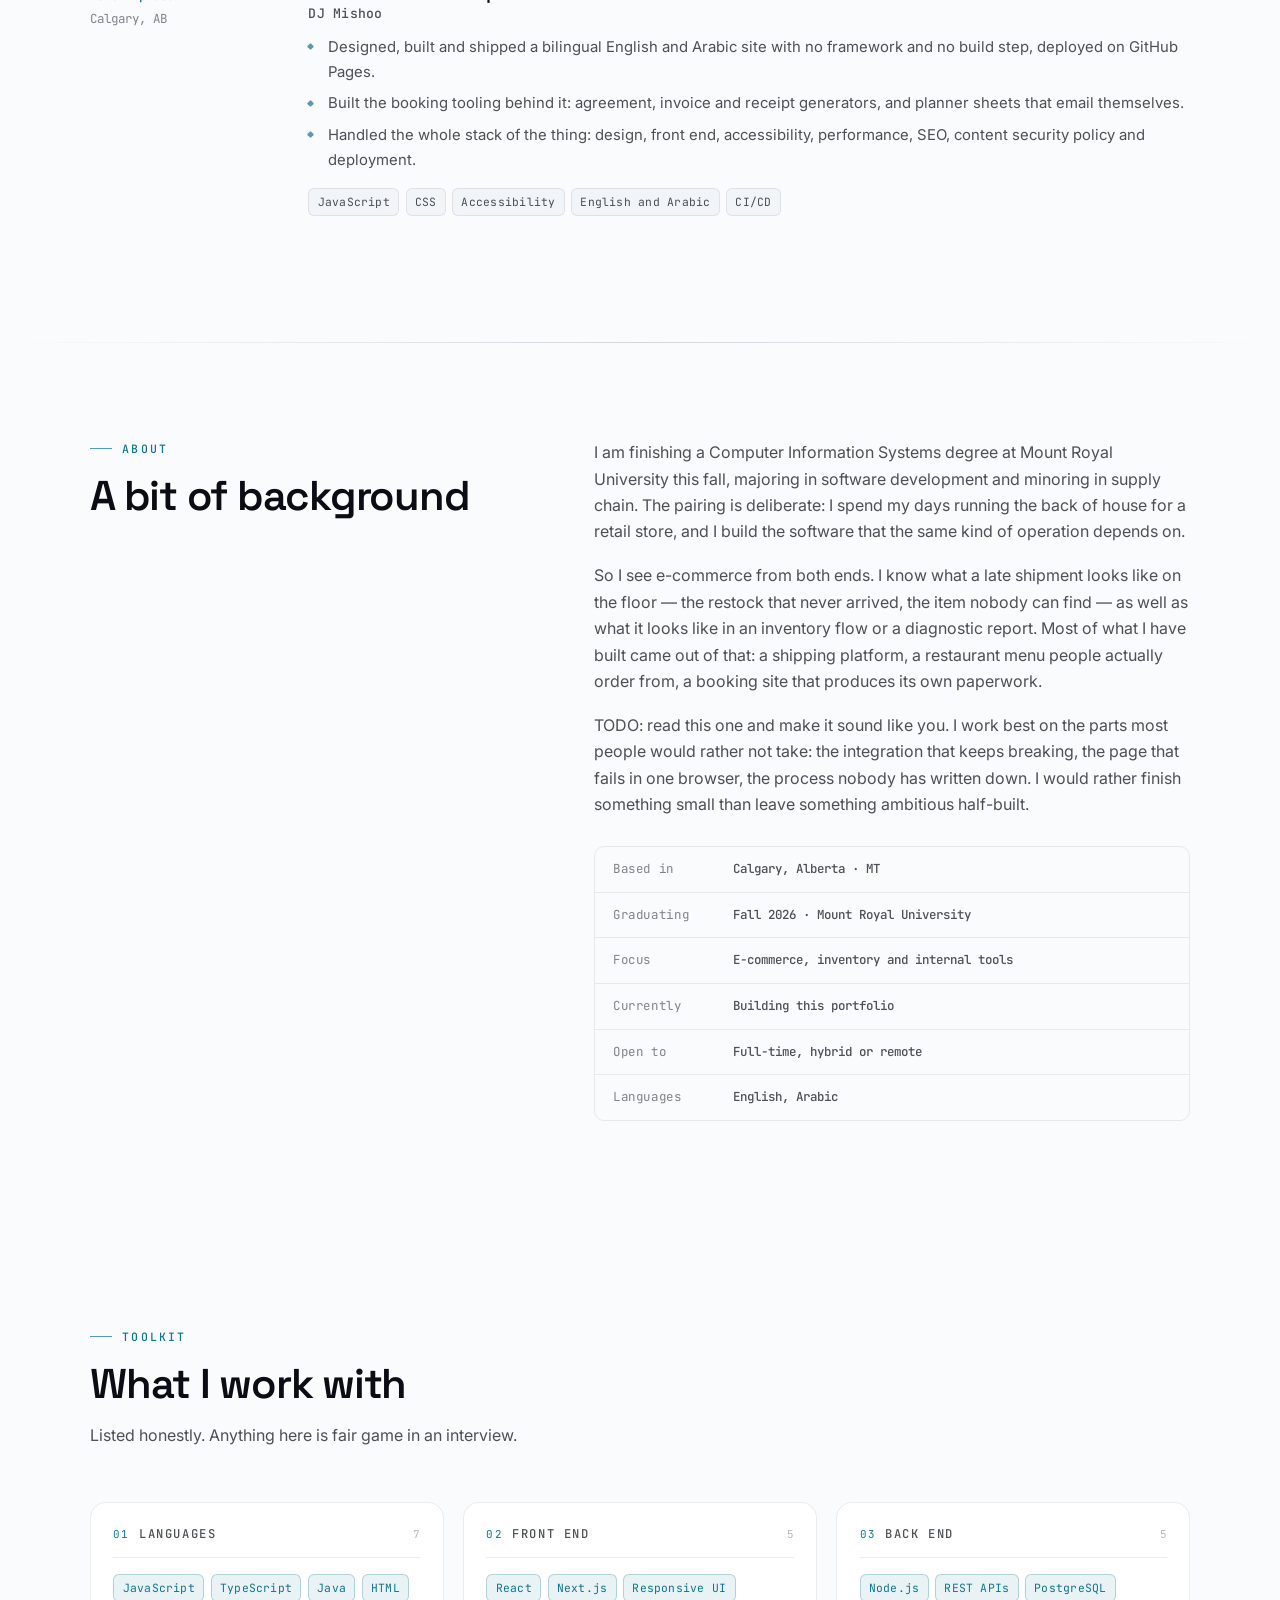
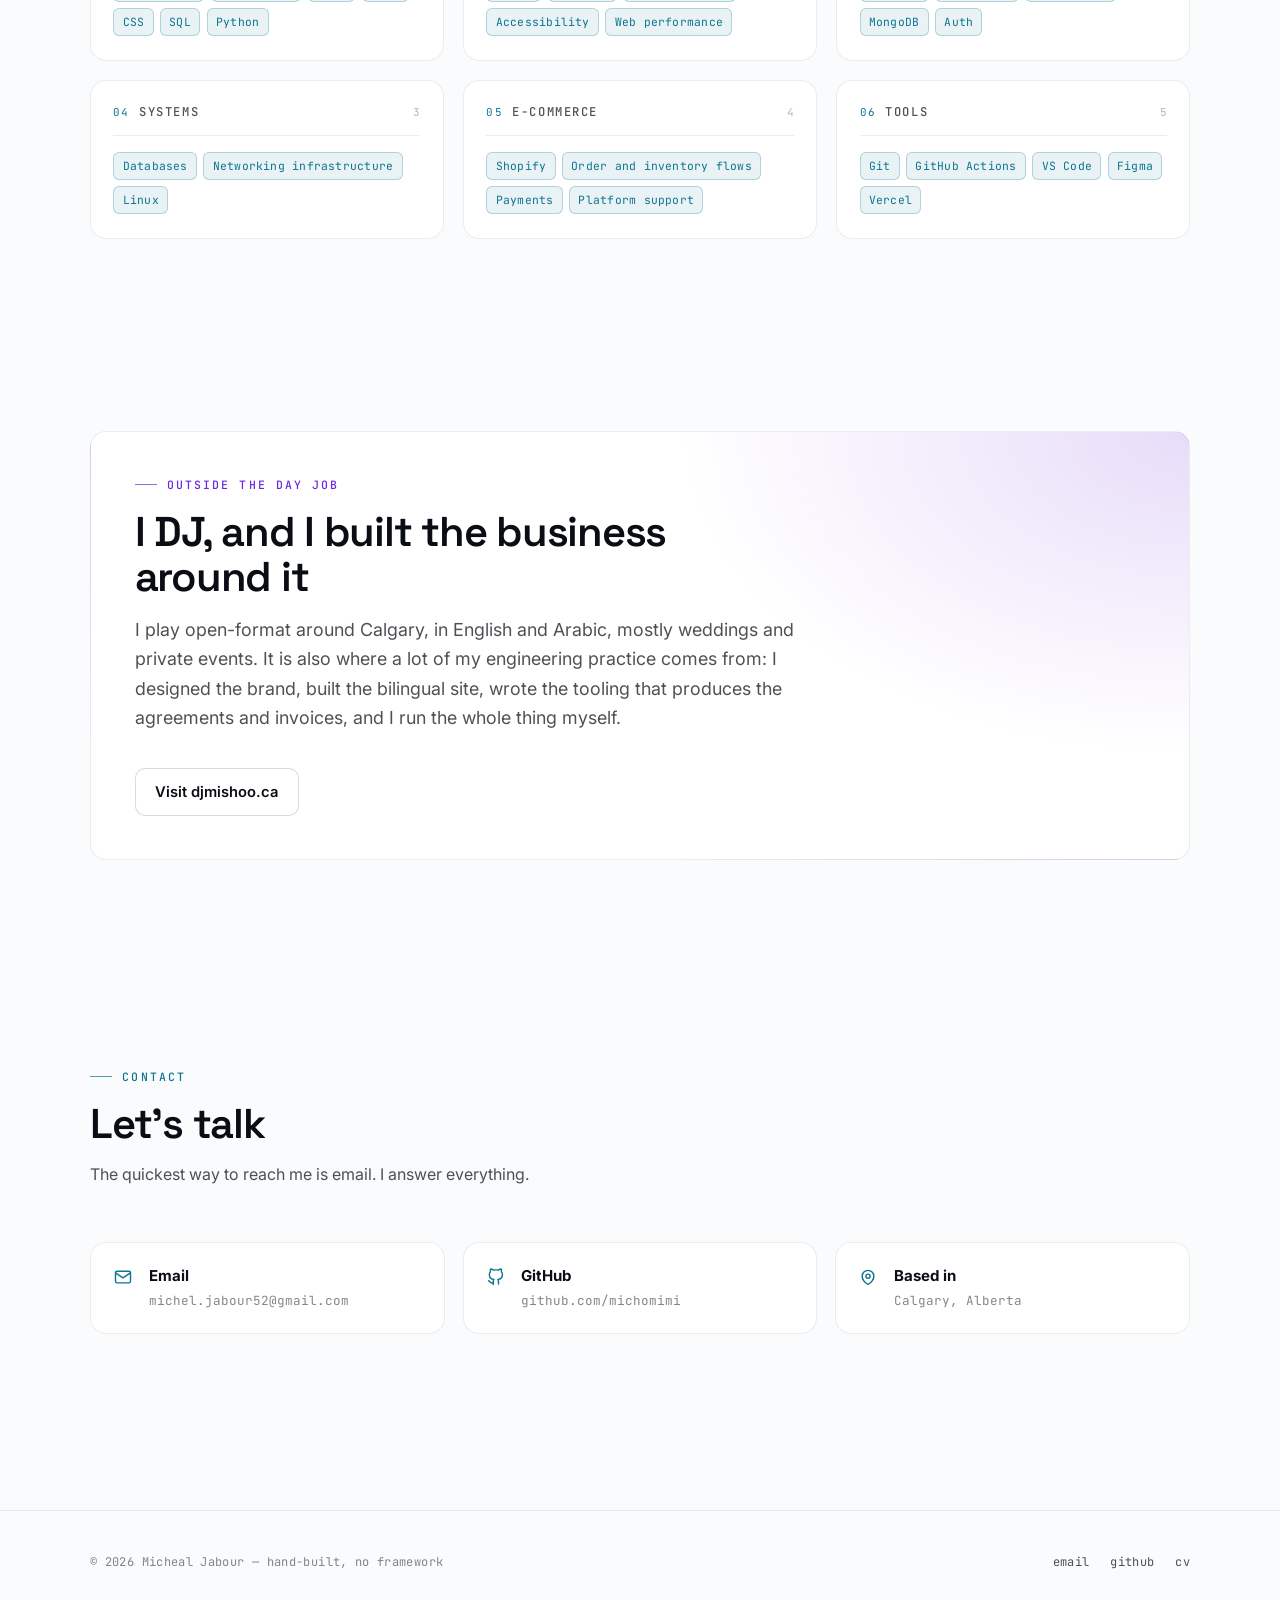
==== commit f6573440: "Redesign the portfolio and write the real content Rebuild the visual layer around developer tooling " ====
--- a/index.html
+++ b/index.html
@@ -5,7 +5,7 @@
 <meta name="viewport" content="width=device-width, initial-scale=1">
 <title>Micheal Jabour · Full-stack developer</title>
 <meta name="description" content="Full-stack developer in Calgary. E-commerce platforms, internal tools and the operations behind them. Selected work, experience and CV.">
-<meta name="theme-color" content="#0B0D10">
+<meta name="theme-color" content="#07090C">
 
 <!-- Theme is set before the stylesheet paints, otherwise someone on the
      light theme gets a flash of dark on every page load. Inline and
@@ -21,13 +21,18 @@
 
 <link rel="preconnect" href="https://fonts.googleapis.com">
 <link rel="preconnect" href="https://fonts.gstatic.com" crossorigin>
-<link href="https://fonts.googleapis.com/css2?family=Inter:wght@400;500;600;700&family=JetBrains+Mono:wght@400;500&display=swap" rel="stylesheet">
-<link rel="stylesheet" href="css/styles.css?v=1">
+<link href="https://fonts.googleapis.com/css2?family=Space+Grotesk:wght@500;600;700&family=Inter:wght@400;500;600&family=JetBrains+Mono:wght@400;500&display=swap" rel="stylesheet">
+<link rel="stylesheet" href="css/styles.css?v=2">
 
-<link rel="icon" href="/favicon.ico" sizes="any">
-<link rel="icon" type="image/png" sizes="32x32" href="/icon-32.png">
-<link rel="apple-touch-icon" sizes="180x180" href="/icon-180.png">
-<link rel="manifest" href="/site.webmanifest">
+<!-- Relative, not root-absolute. This is a GitHub Pages project site
+     served under /portfolio/, so a bare "/favicon.ico" asks
+     michomimi.github.io for a file that is not there — every icon here
+     was a 404 until this was corrected. Relative also means the icons
+     still resolve when you run the site locally at the server root. -->
+<link rel="icon" href="favicon.ico" sizes="any">
+<link rel="icon" type="image/png" sizes="32x32" href="icon-32.png">
+<link rel="apple-touch-icon" sizes="180x180" href="icon-180.png">
+<link rel="manifest" href="site.webmanifest">
 
 <link rel="canonical" href="https://michomimi.github.io/portfolio/">
 <meta property="og:type" content="profile">
@@ -46,9 +51,30 @@
 
 <main id="main">
 
-  <!-- ================= HERO ================= -->
+  <!-- ================= HERO =================
+       Two columns: the claim on the left, and profile.json on the right.
+       The card is a portrait substitute — it establishes what this person
+       does in about a second, which a paragraph cannot do. -->
   <section class="hero">
-    <div class="wrap" data-hero></div>
+    <div class="wrap">
+      <div class="hero-grid">
+        <div data-hero></div>
+        <div data-code></div>
+      </div>
+    </div>
+  </section>
+
+  <!-- ================= STACK TICKER =================
+       Decoration, but honest decoration: it is rendered from the same
+       skills object as the Toolkit section, so it can never advertise
+       something the page does not otherwise claim. -->
+  <div class="ticker" aria-hidden="true" data-ticker></div>
+
+  <!-- ================= NUMBERS ================= -->
+  <section class="stats-sec">
+    <div class="wrap">
+      <div class="stats" data-stats></div>
+    </div>
   </section>
 
   <!-- ================= WORK ================= -->
@@ -57,12 +83,15 @@
       <div class="sec-head reveal">
         <p class="eyebrow">Selected work</p>
         <h2>Things I have designed, built and shipped</h2>
-        <p>Every one of these is live and the code is public. I would rather show
-          you something running than describe something finished.</p>
+        <p>Each one links to the live site, and to the source wherever that is
+          public. I would rather show you something running than describe
+          something finished.</p>
       </div>
       <div class="grid grid-2" data-projects></div>
     </div>
   </section>
+
+  <hr class="rule">
 
   <!-- ================= EXPERIENCE ================= -->
   <section id="experience">
@@ -75,10 +104,12 @@
     </div>
   </section>
 
+  <hr class="rule">
+
   <!-- ================= ABOUT ================= -->
   <section id="about">
     <div class="wrap">
-      <div class="grid grid-2" style="gap:clamp(2rem,5vw,4rem); align-items:start">
+      <div class="about-grid">
         <div class="reveal">
           <p class="eyebrow">About</p>
           <h2>A bit of background</h2>
@@ -105,7 +136,7 @@
     <div class="wrap">
       <div class="aside-note reveal">
         <p class="eyebrow">Outside the day job</p>
-        <h2 style="margin-bottom:.8rem">I DJ, and I built the business around it</h2>
+        <h2>I DJ, and I built the business around it</h2>
         <p class="lead">
           I play open-format around Calgary, in English and Arabic, mostly weddings
           and private events. It is also where a lot of my engineering practice comes
@@ -133,7 +164,7 @@
 
 </main>
 
-<script src="js/app.js?v=1" defer></script>
-<script src="js/motion.js?v=1" defer></script>
+<script src="js/app.js?v=2" defer></script>
+<script src="js/motion.js?v=2" defer></script>
 </body>
 </html>
--- a/css/styles.css
+++ b/css/styles.css
@@ -1,390 +1,935 @@
 /* =====================================================================
    PORTFOLIO — Micheal Jabour
 
-   Deliberately not the DJ site. That one is a poster: huge condensed
-   type, red, loud. A developer portfolio is read by someone deciding
-   whether to interview you, often skimming on a phone between meetings,
-   so this is built for reading: a calm ground, one accent, generous
-   line length, and nothing moving that does not have to.
+   Design brief: this is read by someone deciding whether to interview
+   you, often skimming on a phone. So it has to do two things at once —
+   look like it was built by someone who knows what they are doing, and
+   still be readable in fifteen seconds.
+
+   The look is borrowed from developer tooling and observability
+   dashboards: near-black ground, a faint engineering grid behind
+   everything, one electric accent, and monospaced labels on anything
+   that is data rather than prose. Deliberately NOT a fake terminal —
+   green-on-black is a costume, not a design.
 
    Structure of this file
-     1. tokens          colour, type, spacing
-     2. reset and base
-     3. layout          shell, sections, grid
-     4. components      buttons, cards, chips, timeline
-     5. sections        hero, projects, experience, contact
-     6. motion          scroll reveal
-     7. print           the CV page
+     1.  tokens            colour, type, spacing
+     2.  reset and base
+     3.  backdrop          the grid and the glow behind the page
+     4.  header and nav    including the mobile panel
+     5.  buttons
+     6.  hero              headline and the profile.json card
+     7.  ticker            the scrolling stack strip
+     8.  stats             the counting numbers
+     9.  projects
+     10. experience
+     11. about
+     12. skills
+     13. side project
+     14. contact
+     15. footer
+     16. motion            scroll reveal
+     17. CV and print
    ===================================================================== */
 
 /* =====================================================================
    1. TOKENS
    ===================================================================== */
 :root{
-  /* Ground is a very dark blue rather than black. Pure black next to
-     white text vibrates on an LCD; a little blue in it settles down. */
-  --bg:        #0B0D10;
-  --bg-2:      #12151A;   /* cards */
-  --bg-3:      #1A1E25;   /* insets, hovers */
-
-  --ink:       #E9ECF1;
-  --ink-2:     rgba(233,236,241,.72);
-  --ink-3:     rgba(233,236,241,.48);
-
-  /* One accent, used for links, active states and anything the eye
-     should land on first. Sky blue reads as technical without the
-     "terminal green" cliché, and clears 7:1 on the ground above. */
-  --accent:      #4CC2FF;
-  --accent-rgb:  76, 194, 255;
-  --accent-2:    #8B7BFF;   /* second accent, used sparingly */
-
-  --line:      rgba(233,236,241,.12);
-  --line-2:    rgba(233,236,241,.07);
-
-  --ok:        #4ADE80;
-
-  --sans: "Inter", system-ui, -apple-system, "Segoe UI", Roboto, sans-serif;
-  --mono: "JetBrains Mono", ui-monospace, SFMono-Regular, Menlo, monospace;
-
-  --radius:   14px;
-  --radius-s: 9px;
-  --maxw:     1120px;
-  --ease:     cubic-bezier(.2,.8,.25,1);
-  --header-h: 68px;
-}
-
-/* A light theme, for anyone reading in daylight or printing. */
+  color-scheme: dark;
+
+  /* Ground is near-black with blue in it. Pure black next to white text
+     vibrates on an LCD; a few points of blue settle it down. The four
+     surfaces step up from it, so depth comes from stacking rather than
+     from shadows, which stay expensive and blur badly while scrolling. */
+  --bg:      #07090C;
+  --bg-2:    #0B0F15;   /* cards */
+  --bg-3:    #111823;   /* insets, chips */
+  --bg-4:    #1A2331;   /* hovers, active */
+
+  --ink:     #EDF1F7;
+  --ink-2:   rgba(237,241,247,.70);
+  --ink-3:   rgba(237,241,247,.44);
+  --ink-4:   rgba(237,241,247,.24);
+
+  /* One accent carries links, active states and every number. Electric
+     cyan reads as technical and clears 12:1 on the ground above, so it
+     is safe at body size and not only on headings. Violet is the second
+     voice, used for the side project and half of each gradient. */
+  --accent:      #5EE9FF;
+  --accent-rgb:  94, 233, 255;
+  --accent-2:    #A78BFA;
+  --accent-2-rgb: 167, 139, 250;
+  --accent-ink:  #04141A;   /* text on top of the accent */
+
+  --ok:      #6EE7A8;
+
+  --line:    rgba(237,241,247,.13);
+  --line-2:  rgba(237,241,247,.07);
+  --grid:    rgba(237,241,247,.045);
+
+  /* Syntax colours for the profile.json card in the hero. */
+  --t-key:   #A78BFA;
+  --t-str:   #5EE9FF;
+  --t-num:   #FFB86B;
+  --t-punc:  rgba(237,241,247,.34);
+
+  /* Space Grotesk for display: geometric, slightly odd, and not the
+     Inter everybody else has. Inter still does the body text, because
+     it is better at small sizes than anything with personality. */
+  --display: "Space Grotesk", "Inter", system-ui, sans-serif;
+  --sans:    "Inter", system-ui, -apple-system, "Segoe UI", Roboto, sans-serif;
+  --mono:    "JetBrains Mono", ui-monospace, SFMono-Regular, Menlo, monospace;
+
+  --radius:   16px;
+  --radius-s: 10px;
+  --radius-xs: 7px;
+  --maxw:     1180px;
+  --ease:     cubic-bezier(.22,.8,.28,1);
+  --header-h: 64px;
+}
+
+/* Light theme, for daylight and for printing. Not an inversion: the
+   accent has to change hue-brightness or it disappears on white. */
 :root[data-theme="light"]{
   color-scheme: light;
-  --bg:     #F7F8FA;
-  --bg-2:   #FFFFFF;
-  --bg-3:   #EEF1F5;
-  --ink:    #0F1319;
-  --ink-2:  rgba(15,19,25,.74);
-  --ink-3:  rgba(15,19,25,.52);
-  /* The same sky blue is far too pale on white, so the light theme gets
-     a deeper one. Same hue, enough contrast to read at body size. */
-  --accent:     #0B6FB8;
-  --accent-rgb: 11, 111, 184;
-  --accent-2:   #5B4BD6;
-  --line:   rgba(15,19,25,.16);
-  --line-2: rgba(15,19,25,.09);
+  --bg:      #FAFBFD;
+  --bg-2:    #FFFFFF;
+  --bg-3:    #F1F4F8;
+  --bg-4:    #E6EBF2;
+
+  --ink:     #0A0E14;
+  --ink-2:   rgba(10,14,20,.72);
+  --ink-3:   rgba(10,14,20,.50);
+  --ink-4:   rgba(10,14,20,.30);
+
+  /* The same cyan is unreadable on white, so the light theme gets a
+     deep teal-blue. Same family, 7:1 on the ground, still not corporate. */
+  --accent:      #0E7490;
+  --accent-rgb:  14, 116, 144;
+  --accent-2:    #6D28D9;
+  --accent-2-rgb: 109, 40, 217;
+  --accent-ink:  #FFFFFF;
+
+  --ok:      #12915C;
+
+  --line:    rgba(10,14,20,.15);
+  --line-2:  rgba(10,14,20,.08);
+  --grid:    rgba(10,14,20,.05);
+
+  --t-key:   #6D28D9;
+  --t-str:   #0E7490;
+  --t-num:   #B45309;
+  --t-punc:  rgba(10,14,20,.38);
 }
 
 /* =====================================================================
    2. RESET AND BASE
    ===================================================================== */
 *{ box-sizing:border-box; margin:0; padding:0; }
+
 html{
   scroll-behavior:smooth;
-  scroll-padding-top:calc(var(--header-h) + 24px);
+  scroll-padding-top:calc(var(--header-h) + 28px);
   -webkit-text-size-adjust:100%;
 }
+
 body{
-  font-family:var(--sans); font-size:16px; line-height:1.65;
-  color:var(--ink); background:var(--bg);
+  font-family:var(--sans);
+  font-size:16px;
+  line-height:1.65;
+  color:var(--ink);
+  background:var(--bg);
   -webkit-font-smoothing:antialiased;
   overflow-x:hidden;
 }
+
 img{ display:block; max-width:100%; }
 a{ color:inherit; text-decoration:none; }
 button,input,textarea,select{ font:inherit; color:inherit; }
 button{ background:none; border:none; cursor:pointer; }
 ul{ list-style:none; }
+
 :focus-visible{ outline:2px solid var(--accent); outline-offset:3px; border-radius:4px; }
-::selection{ background:rgba(var(--accent-rgb),.28); }
-
-/* Skip link. The first thing a keyboard reaches, invisible until then. */
+::selection{ background:rgba(var(--accent-rgb),.26); color:var(--ink); }
+
+/* The first thing a keyboard reaches, invisible until then. */
 .skip{
-  position:absolute; left:-9999px; top:0; z-index:100;
-  background:var(--accent); color:#00131F; padding:.7rem 1.1rem;
-  border-radius:0 0 var(--radius-s) 0; font-weight:600;
+  position:absolute; left:-9999px; top:0; z-index:200;
+  background:var(--accent); color:var(--accent-ink);
+  padding:.7rem 1.1rem; border-radius:0 0 var(--radius-s) 0;
+  font-weight:600;
 }
 .skip:focus{ left:0; }
 
-h1,h2,h3,h4{ line-height:1.15; letter-spacing:-.02em; font-weight:650; }
-h1{ font-size:clamp(2.1rem, 5vw, 3.5rem); letter-spacing:-.035em; }
-h2{ font-size:clamp(1.5rem, 3vw, 2.1rem); }
-h3{ font-size:1.05rem; }
+h1,h2,h3,h4{
+  font-family:var(--display);
+  line-height:1.08;
+  letter-spacing:-.03em;
+  font-weight:600;
+}
+h2{ font-size:clamp(1.7rem, 3.4vw, 2.6rem); }
+h3{ font-size:1.06rem; letter-spacing:-.015em; }
 p{ color:var(--ink-2); }
 
-.wrap{ width:100%; max-width:var(--maxw); margin-inline:auto; padding-inline:clamp(20px,5vw,32px); }
-section{ padding-block:clamp(56px, 9vw, 104px); position:relative; }
-.hide{ display:none !important; }
-
-/* The small monospaced label above each section heading. Mono because it
-   reads as metadata rather than prose, which is what it is. */
+.wrap{
+  width:100%; max-width:var(--maxw);
+  margin-inline:auto;
+  padding-inline:clamp(20px, 5vw, 40px);
+}
+
+/* Two of these stacked is the gap between one section and the next, so
+   this number is doubled in practice. 96 reads as generous; 128 read as
+   a hole in the page. */
+section{ padding-block:clamp(52px, 7.5vw, 96px); position:relative; }
+
+/* The monospaced label above each heading. Mono because it is metadata,
+   not prose, and the eye should read it as a different kind of thing. */
 .eyebrow{
-  font-family:var(--mono); font-size:.75rem; letter-spacing:.14em;
-  text-transform:uppercase; color:var(--accent);
-  display:flex; align-items:center; gap:.6rem; margin-bottom:.9rem;
-}
-.eyebrow::before{ content:""; width:18px; height:1px; background:currentColor; }
-
-.sec-head{ margin-bottom:clamp(2rem, 4vw, 3rem); max-width:62ch; }
-.sec-head p{ margin-top:.8rem; }
-.lead{ font-size:clamp(1rem,1.5vw,1.12rem); color:var(--ink-2); max-width:64ch; }
-
-/* =====================================================================
-   3. HEADER
+  font-family:var(--mono);
+  font-size:.72rem; font-weight:500;
+  letter-spacing:.18em; text-transform:uppercase;
+  color:var(--accent);
+  display:flex; align-items:center; gap:.65rem;
+  margin-bottom:1rem;
+}
+.eyebrow::before{
+  content:""; width:22px; height:1px;
+  background:currentColor; opacity:.7; flex:none;
+}
+
+.sec-head{ margin-bottom:clamp(2.2rem, 4.5vw, 3.4rem); max-width:64ch; }
+.sec-head p{ margin-top:.9rem; }
+
+.lead{
+  font-size:clamp(1rem, 1.4vw, 1.14rem);
+  color:var(--ink-2);
+  max-width:62ch;
+}
+
+/* A hairline that fades out at both ends. Used between big sections so
+   they read as separate without a hard rule cutting the page in half. */
+.rule{
+  height:1px; border:0; margin:0;
+  background:linear-gradient(90deg, transparent, var(--line), transparent);
+}
+
+/* =====================================================================
+   3. BACKDROP
+
+   A single fixed layer behind everything: an engineering grid, masked so
+   it fades out before it reaches the bottom of the viewport, plus two
+   soft colour washes. Fixed and pointer-events:none, so it costs nothing
+   while scrolling and never intercepts a click.
+   ===================================================================== */
+.backdrop{
+  position:fixed; inset:0; z-index:-1; pointer-events:none;
+  background-color:var(--bg);
+}
+.backdrop::before{
+  content:""; position:absolute; inset:0;
+  background-image:
+    linear-gradient(var(--grid) 1px, transparent 1px),
+    linear-gradient(90deg, var(--grid) 1px, transparent 1px);
+  background-size:56px 56px;
+  -webkit-mask-image:radial-gradient(130% 90% at 50% 0%, #000 5%, transparent 68%);
+          mask-image:radial-gradient(130% 90% at 50% 0%, #000 5%, transparent 68%);
+}
+.backdrop::after{
+  content:""; position:absolute; inset:0;
+  background:
+    radial-gradient(58% 42% at 12% -8%,  rgba(var(--accent-rgb),.16),   transparent 62%),
+    radial-gradient(48% 38% at 92% 2%,   rgba(var(--accent-2-rgb),.13), transparent 60%);
+}
+
+/* =====================================================================
+   4. HEADER AND NAV
    ===================================================================== */
 .site-header{
-  position:sticky; top:0; z-index:60; height:var(--header-h);
-  background:color-mix(in srgb, var(--bg) 82%, transparent);
-  backdrop-filter:blur(14px);
+  position:sticky; top:0; z-index:80;
+  height:var(--header-h);
+  background:color-mix(in srgb, var(--bg) 72%, transparent);
+  backdrop-filter:blur(16px) saturate(140%);
+  -webkit-backdrop-filter:blur(16px) saturate(140%);
+  border-bottom:1px solid transparent;
+  transition:border-color .25s, background-color .25s;
+}
+/* Only draws its underline once the page has actually moved, so the top
+   of the page is one uninterrupted surface. */
+.site-header.is-stuck{
+  border-bottom-color:var(--line-2);
+  background:color-mix(in srgb, var(--bg) 88%, transparent);
+}
+
+.header-inner{ height:100%; display:flex; align-items:center; gap:1rem; }
+
+.brand{
+  display:inline-flex; align-items:center; gap:.6rem;
+  font-family:var(--display); font-weight:600;
+  letter-spacing:-.02em; font-size:1.02rem;
+}
+.brand-mark{
+  width:26px; height:26px; flex:none;
+  display:grid; place-items:center;
+  border-radius:8px;
+  font-family:var(--mono); font-size:.72rem; font-weight:500;
+  color:var(--accent-ink);
+  background:linear-gradient(140deg, var(--accent), var(--accent-2));
+}
+.brand span{ color:var(--accent); }
+
+.nav{ display:flex; gap:.3rem; margin-inline-start:auto; }
+.nav a{
+  position:relative;
+  font-family:var(--mono); font-size:.78rem; letter-spacing:.04em;
+  color:var(--ink-3);
+  padding:.4rem .7rem; border-radius:var(--radius-xs);
+  transition:color .16s, background-color .16s;
+}
+.nav a::before{
+  content:attr(data-i);
+  color:var(--accent); opacity:0;
+  margin-inline-end:.35rem;
+  transition:opacity .16s;
+}
+.nav a:hover{ color:var(--ink); background:var(--bg-3); }
+.nav a.is-active{ color:var(--ink); background:var(--bg-3); }
+.nav a.is-active::before{ opacity:1; }
+
+.header-actions{ display:flex; align-items:center; gap:.55rem; margin-inline-start:auto; }
+.nav + .header-actions{ margin-inline-start:1.2rem; }
+
+.icon-btn{
+  width:36px; height:36px; flex:none;
+  display:grid; place-items:center;
+  border-radius:var(--radius-xs);
+  color:var(--ink-3);
+  box-shadow:inset 0 0 0 1px var(--line);
+  transition:color .16s, box-shadow .16s, background-color .16s;
+}
+.icon-btn:hover{ color:var(--ink); background:var(--bg-3); box-shadow:inset 0 0 0 1px var(--line); }
+.icon-btn svg{
+  width:17px; height:17px;
+  fill:none; stroke:currentColor; stroke-width:1.7;
+  stroke-linecap:round; stroke-linejoin:round;
+}
+
+/* The mobile menu. The old build simply hid the nav under 760px and put
+   nothing in its place, which left a phone with no way to reach any
+   section — the one device most of this traffic arrives on. */
+.nav-toggle{ display:none; }
+
+.mobile-nav{
+  position:fixed; inset:var(--header-h) 0 auto 0; z-index:70;
+  background:color-mix(in srgb, var(--bg) 96%, transparent);
+  backdrop-filter:blur(18px);
+  -webkit-backdrop-filter:blur(18px);
   border-bottom:1px solid var(--line-2);
-}
-.header-inner{ height:100%; display:flex; align-items:center; gap:1rem; }
-.brand{ font-weight:650; letter-spacing:-.02em; font-size:1.02rem; }
-.brand span{ color:var(--accent); }
-.nav{ display:flex; gap:1.6rem; margin-inline-start:auto; }
-.nav a{ font-size:.92rem; color:var(--ink-2); transition:color .15s; }
-.nav a:hover, .nav a.is-active{ color:var(--ink); }
-.header-actions{ display:flex; align-items:center; gap:.6rem; margin-inline-start:auto; }
-.nav + .header-actions{ margin-inline-start:1.4rem; }
-
-.icon-btn{
-  width:36px; height:36px; display:grid; place-items:center;
-  border-radius:999px; color:var(--ink-2);
-  box-shadow:inset 0 0 0 1px var(--line);
-  transition:color .15s, box-shadow .15s, background-color .15s;
-}
-.icon-btn:hover{ color:var(--ink); background:var(--bg-3); }
-.icon-btn svg{ width:17px; height:17px; fill:none; stroke:currentColor;
-               stroke-width:1.8; stroke-linecap:round; stroke-linejoin:round; }
-
-@media (max-width:760px){
+  padding:.6rem clamp(20px,5vw,40px) 1.4rem;
+  display:none; flex-direction:column;
+}
+.mobile-nav.is-open{ display:flex; }
+.mobile-nav a{
+  font-family:var(--mono); font-size:.95rem;
+  color:var(--ink-2);
+  padding:.85rem .2rem;
+  border-bottom:1px solid var(--line-2);
+  display:flex; align-items:center; gap:.7rem;
+}
+.mobile-nav a:last-child{ border-bottom:0; }
+.mobile-nav a i{
+  font-style:normal; font-size:.72rem; color:var(--accent); opacity:.8;
+}
+
+@media (max-width:860px){
   .nav{ display:none; }
-}
-
-/* =====================================================================
-   4. BUTTONS
+  .nav-toggle{ display:grid; }
+  .header-actions .btn-ghost{ display:none; }
+}
+@media (max-width:520px){
+  .header-actions .btn{ display:none; }
+}
+
+/* =====================================================================
+   5. BUTTONS
    ===================================================================== */
 .btn{
   display:inline-flex; align-items:center; justify-content:center; gap:.5rem;
-  font-weight:600; font-size:.94rem; padding:.72rem 1.3rem;
-  border-radius:var(--radius-s); white-space:nowrap;
-  transition:background-color .16s, color .16s, box-shadow .16s, transform .16s var(--ease);
+  font-weight:600; font-size:.92rem;
+  padding:.74rem 1.3rem;
+  border-radius:var(--radius-s);
+  white-space:nowrap;
+  transition:background-color .16s, color .16s, box-shadow .18s,
+             transform .18s var(--ease), border-color .16s;
 }
 .btn:active{ transform:translateY(1px); }
-.btn-primary{ background:var(--accent); color:#00131F; }
-.btn-primary:hover{ box-shadow:0 8px 26px -10px rgba(var(--accent-rgb),.7); transform:translateY(-2px); }
+
+.btn-primary{
+  background:linear-gradient(140deg, var(--accent), color-mix(in srgb, var(--accent) 62%, var(--accent-2)));
+  color:var(--accent-ink);
+}
+.btn-primary:hover{
+  transform:translateY(-2px);
+  box-shadow:0 12px 30px -12px rgba(var(--accent-rgb),.75);
+}
+
 .btn-ghost{ color:var(--ink); box-shadow:inset 0 0 0 1px var(--line); }
-.btn-ghost:hover{ background:var(--bg-3); box-shadow:inset 0 0 0 1px var(--accent); transform:translateY(-2px); }
-.btn svg{ width:16px; height:16px; fill:none; stroke:currentColor;
-          stroke-width:1.9; stroke-linecap:round; stroke-linejoin:round; }
-
-/* =====================================================================
-   5. HERO
-   ===================================================================== */
-.hero{ padding-block:clamp(64px, 11vw, 132px) clamp(40px, 7vw, 80px); }
-.hero h1{ margin:.7rem 0 1.1rem; max-width:16ch; }
-.hero h1 em{ font-style:normal; color:var(--accent); }
-.hero .lead{ font-size:clamp(1.02rem,1.7vw,1.2rem); }
-.hero-cta{ display:flex; flex-wrap:wrap; gap:.7rem; margin-top:2rem; }
-
-/* Availability pill. A hiring manager wants to know this in the first
-   two seconds, so it sits above the name rather than in the footer. */
+.btn-ghost:hover{
+  background:var(--bg-3);
+  box-shadow:inset 0 0 0 1px rgba(var(--accent-rgb),.55);
+  transform:translateY(-2px);
+}
+
+.btn svg{
+  width:16px; height:16px; flex:none;
+  fill:none; stroke:currentColor; stroke-width:1.9;
+  stroke-linecap:round; stroke-linejoin:round;
+}
+
+/* =====================================================================
+   6. HERO
+   ===================================================================== */
+.hero{ padding-block:clamp(48px, 8vw, 96px) clamp(40px, 6vw, 72px); }
+
+.hero-grid{
+  display:grid;
+  grid-template-columns:minmax(0,1.05fr) minmax(0,.95fr);
+  gap:clamp(2rem, 5vw, 4.5rem);
+  align-items:center;
+}
+@media (max-width:960px){
+  /* minmax(0,1fr), never a bare 1fr: see the note on .role below. */
+  .hero-grid{ grid-template-columns:minmax(0,1fr); gap:2.6rem; }
+}
+
+/* Availability. A hiring manager wants this in the first two seconds,
+   so it sits above the name rather than buried in the footer. */
 .status{
-  display:inline-flex; align-items:center; gap:.5rem;
-  font-size:.82rem; color:var(--ink-2);
-  background:var(--bg-2); box-shadow:inset 0 0 0 1px var(--line);
-  padding:.34rem .8rem; border-radius:999px;
+  display:inline-flex; align-items:center; gap:.55rem;
+  font-family:var(--mono); font-size:.75rem; letter-spacing:.06em;
+  color:var(--ink-2);
+  background:var(--bg-2);
+  box-shadow:inset 0 0 0 1px var(--line);
+  padding:.4rem .85rem;
+  border-radius:999px;
 }
 .status i{
-  width:7px; height:7px; border-radius:50%; background:var(--ok);
-  box-shadow:0 0 0 3px rgba(74,222,128,.18);
+  width:7px; height:7px; flex:none; border-radius:50%;
+  background:var(--ok);
+  box-shadow:0 0 0 3px rgba(110,231,168,.16);
   animation:pulse 2.4s ease-in-out infinite;
 }
-@keyframes pulse{ 0%,100%{ opacity:1 } 50%{ opacity:.45 } }
-
-/* =====================================================================
-   6. CARDS, CHIPS, GRID
-   ===================================================================== */
-.grid{ display:grid; gap:1.1rem; }
-.grid-2{ grid-template-columns:repeat(auto-fit, minmax(min(300px,100%), 1fr)); }
-.grid-3{ grid-template-columns:repeat(auto-fit, minmax(min(260px,100%), 1fr)); }
-
-.card{
-  background:var(--bg-2); border:1px solid var(--line-2);
-  border-radius:var(--radius); padding:1.5rem;
-  transition:border-color .18s, transform .2s var(--ease), box-shadow .2s;
-}
-.card h3{ margin-bottom:.5rem; }
-.card p{ font-size:.94rem; }
+@keyframes pulse{ 0%,100%{ opacity:1 } 50%{ opacity:.4 } }
+
+.h-display{
+  font-size:clamp(2.6rem, 7vw, 4.6rem);
+  letter-spacing:-.045em;
+  margin:1.1rem 0 1.3rem;
+  max-width:14ch;
+}
+.h-display em{ font-style:normal; color:var(--accent); display:block; }
+/* Gradient headline, but only where the browser can actually clip paint
+   to the glyphs. Without the guard, an unsupporting browser renders
+   transparent text on a transparent ground: an invisible headline. */
+@supports ((-webkit-background-clip:text) or (background-clip:text)){
+  .h-display em{
+    background:linear-gradient(96deg, var(--accent) 10%, var(--accent-2) 92%);
+    -webkit-background-clip:text; background-clip:text;
+    -webkit-text-fill-color:transparent; color:transparent;
+  }
+}
+
+.hero .lead{ font-size:clamp(1.02rem, 1.5vw, 1.18rem); }
+.hero-cta{ display:flex; flex-wrap:wrap; gap:.7rem; margin-top:2.2rem; }
+
+/* Three mono facts under the buttons. Cheap to read, and they answer
+   the questions that otherwise cost an email each. */
+.hero-meta{
+  display:flex; flex-wrap:wrap; gap:.5rem 1.6rem;
+  margin-top:2.2rem; padding-top:1.5rem;
+  border-top:1px solid var(--line-2);
+}
+.hero-meta div{
+  font-family:var(--mono); font-size:.74rem; letter-spacing:.04em;
+  color:var(--ink-3);
+}
+.hero-meta b{ display:block; color:var(--ink-2); font-weight:500; margin-top:.15rem; }
+
+/* ---- the profile.json card ----
+   Real data, rendered from PROFILE like everything else, so it cannot
+   drift from the rest of the page. It is a portrait substitute: it says
+   "developer" faster than a paragraph does, without pretending to be a
+   working terminal. */
+.code-card{
+  background:var(--bg-2);
+  border:1px solid var(--line-2);
+  border-radius:var(--radius);
+  overflow:hidden;
+  box-shadow:0 30px 70px -40px rgba(0,0,0,.9);
+  position:relative;
+}
+.code-card::after{
+  content:""; position:absolute; inset:0; pointer-events:none;
+  border-radius:inherit;
+  background:linear-gradient(150deg, rgba(var(--accent-rgb),.09), transparent 42%);
+}
+.code-bar{
+  display:flex; align-items:center; gap:.7rem;
+  padding:.7rem .95rem;
+  border-bottom:1px solid var(--line-2);
+  background:var(--bg-3);
+}
+.code-dots{ display:flex; gap:.35rem; }
+.code-dots i{ width:9px; height:9px; border-radius:50%; background:var(--ink-4); }
+.code-name{
+  font-family:var(--mono); font-size:.74rem; color:var(--ink-3);
+  letter-spacing:.04em;
+}
+.code-tag{
+  margin-inline-start:auto;
+  font-family:var(--mono); font-size:.66rem; letter-spacing:.1em;
+  text-transform:uppercase;
+  color:var(--accent);
+  background:rgba(var(--accent-rgb),.1);
+  box-shadow:inset 0 0 0 1px rgba(var(--accent-rgb),.25);
+  padding:.16rem .45rem; border-radius:5px;
+}
+.code-body{
+  font-family:var(--mono);
+  font-size:clamp(.72rem, 1.05vw, .82rem);
+  line-height:1.85;
+  padding:1.1rem .95rem 1.3rem;
+  overflow-x:auto;
+}
+.code-line{ display:flex; gap:1rem; white-space:pre; }
+.code-line .ln{
+  color:var(--ink-4); width:1.4rem; flex:none;
+  text-align:right; -webkit-user-select:none; user-select:none;
+}
+.t-key{ color:var(--t-key); }
+.t-str{ color:var(--t-str); }
+.t-num{ color:var(--t-num); }
+.t-punc{ color:var(--t-punc); }
+
+/* =====================================================================
+   7. TICKER
+
+   The stack, scrolling. It is decoration, but it is honest decoration:
+   the list is the same skills object the Toolkit section is built from,
+   so it can never advertise something the page does not claim.
+   ===================================================================== */
+.ticker{
+  position:relative;
+  border-block:1px solid var(--line-2);
+  background:color-mix(in srgb, var(--bg-2) 60%, transparent);
+  padding-block:.95rem;
+  overflow:hidden;
+  -webkit-mask-image:linear-gradient(90deg, transparent, #000 9%, #000 91%, transparent);
+          mask-image:linear-gradient(90deg, transparent, #000 9%, #000 91%, transparent);
+}
+.ticker-track{
+  display:flex; width:max-content;
+  animation:slide 46s linear infinite;
+}
+.ticker:hover .ticker-track{ animation-play-state:paused; }
+.ticker-item{
+  display:inline-flex; align-items:center; gap:.7rem;
+  font-family:var(--mono); font-size:.78rem; letter-spacing:.05em;
+  color:var(--ink-3);
+  padding-inline:1.1rem;
+  white-space:nowrap;
+}
+.ticker-item::after{
+  content:""; width:4px; height:4px; border-radius:50%;
+  background:var(--accent); opacity:.5;
+}
+@keyframes slide{ from{ transform:translate3d(0,0,0) } to{ transform:translate3d(-50%,0,0) } }
+
+/* =====================================================================
+   8. STATS
+
+   Four numbers, counted up on arrival. Numbers land harder than
+   adjectives — but only if they survive being checked, which is why the
+   note under each one says where it comes from.
+   ===================================================================== */
+.stats-sec{ padding-block:clamp(48px, 7vw, 84px); }
+.stats{
+  display:grid;
+  grid-template-columns:repeat(auto-fit, minmax(min(200px,100%), 1fr));
+  gap:1px;
+  background:var(--line-2);
+  border:1px solid var(--line-2);
+  border-radius:var(--radius);
+  overflow:hidden;
+}
+.stat{
+  background:var(--bg-2);
+  padding:1.6rem 1.5rem 1.5rem;
+  position:relative;
+  transition:background-color .2s;
+}
+.stat:hover{ background:var(--bg-3); }
+.stat-idx{
+  position:absolute; top:1rem; inset-inline-end:1.1rem;
+  font-family:var(--mono); font-size:.66rem;
+  color:var(--ink-4); letter-spacing:.1em;
+}
+.stat-num{
+  font-family:var(--display);
+  font-size:clamp(2.2rem, 4.4vw, 3rem);
+  font-weight:600; letter-spacing:-.045em; line-height:1;
+  color:var(--accent);
+  /* Tabular figures, or the number jitters horizontally while it counts. */
+  font-variant-numeric:tabular-nums;
+  font-feature-settings:"tnum" 1;
+}
+.stat-num .unit{ font-size:.55em; color:var(--ink-3); margin-inline-start:.08em; }
+.stat-label{
+  margin-top:.7rem;
+  font-size:.92rem; font-weight:500; color:var(--ink);
+  line-height:1.4;
+}
+.stat-note{
+  margin-top:.3rem;
+  font-family:var(--mono); font-size:.7rem; letter-spacing:.03em;
+  color:var(--ink-3);
+}
+
+/* =====================================================================
+   9. PROJECTS
+   ===================================================================== */
+.grid{ display:grid; gap:1.2rem; }
+.grid-2{ grid-template-columns:repeat(auto-fit, minmax(min(330px,100%), 1fr)); }
+.grid-3{ grid-template-columns:repeat(auto-fit, minmax(min(270px,100%), 1fr)); }
+
+.project{
+  position:relative;
+  background:var(--bg-2);
+  border:1px solid var(--line-2);
+  border-radius:var(--radius);
+  overflow:hidden;
+  display:flex; flex-direction:column;
+  transition:border-color .2s, transform .24s var(--ease), box-shadow .24s;
+}
+.project:hover{
+  border-color:rgba(var(--accent-rgb),.42);
+  transform:translateY(-4px);
+  box-shadow:0 30px 60px -34px rgba(0,0,0,.95);
+}
+.project-idx{
+  position:absolute; top:.9rem; inset-inline-start:1rem; z-index:2;
+  font-family:var(--mono); font-size:.7rem; letter-spacing:.12em;
+  color:var(--ink-2);
+  background:color-mix(in srgb, var(--bg) 70%, transparent);
+  backdrop-filter:blur(6px);
+  -webkit-backdrop-filter:blur(6px);
+  padding:.2rem .5rem; border-radius:5px;
+  box-shadow:inset 0 0 0 1px var(--line-2);
+}
+.project-shot{
+  aspect-ratio:16/9;
+  background:var(--bg-3);
+  position:relative; overflow:hidden;
+  border-bottom:1px solid var(--line-2);
+}
+.project-shot img{
+  width:100%; height:100%; object-fit:cover;
+  transition:transform .5s var(--ease);
+}
+.project:hover .project-shot img{ transform:scale(1.04); }
+/* Until a screenshot exists the slot shows the project's initials over a
+   grid, rather than a broken image or an empty grey box. This is why the
+   cards look finished before any screenshots are taken. */
+.project-shot .ph{
+  position:absolute; inset:0;
+  display:grid; place-items:center;
+  font-family:var(--display); font-size:2.4rem; font-weight:600;
+  letter-spacing:.06em; color:var(--ink-4);
+  background:
+    radial-gradient(110% 90% at 28% 8%, rgba(var(--accent-rgb),.14), transparent 62%),
+    linear-gradient(var(--grid) 1px, transparent 1px) 0 0/28px 28px,
+    linear-gradient(90deg, var(--grid) 1px, transparent 1px) 0 0/28px 28px,
+    var(--bg-3);
+}
+.project-body{
+  padding:1.4rem 1.5rem 1.5rem;
+  display:flex; flex-direction:column; gap:.85rem; flex:1;
+}
+.project-role{
+  font-family:var(--mono); font-size:.7rem; letter-spacing:.13em;
+  text-transform:uppercase; color:var(--accent);
+}
+.project h3{ font-size:1.28rem; }
+.project p{ font-size:.93rem; }
+.project-links{ display:flex; gap:1.2rem; margin-top:auto; padding-top:.5rem; }
+.project-links a{
+  font-size:.86rem; font-weight:600; color:var(--accent);
+  display:inline-flex; align-items:center; gap:.4rem;
+}
+.project-links a:hover{ text-decoration:underline; text-underline-offset:3px; }
+.project-links svg{
+  width:14px; height:14px; fill:none; stroke:currentColor;
+  stroke-width:2; stroke-linecap:round; stroke-linejoin:round;
+}
 
 .chips{ display:flex; flex-wrap:wrap; gap:.4rem; }
 .chip{
-  font-family:var(--mono); font-size:.74rem; letter-spacing:.02em;
+  font-family:var(--mono); font-size:.71rem; letter-spacing:.02em;
   color:var(--ink-2); background:var(--bg-3);
   box-shadow:inset 0 0 0 1px var(--line-2);
   padding:.28rem .58rem; border-radius:6px;
 }
-.chip-accent{ color:var(--accent); background:rgba(var(--accent-rgb),.10);
-              box-shadow:inset 0 0 0 1px rgba(var(--accent-rgb),.28); }
-
-/* =====================================================================
-   7. PROJECTS
-   ===================================================================== */
-.project{
-  background:var(--bg-2); border:1px solid var(--line-2);
-  border-radius:var(--radius); overflow:hidden;
-  display:flex; flex-direction:column;
-  transition:border-color .18s, transform .2s var(--ease), box-shadow .2s;
-}
-.project:hover{
-  border-color:rgba(var(--accent-rgb),.4); transform:translateY(-3px);
-  box-shadow:0 22px 44px -28px rgba(0,0,0,.9);
-}
-.project-shot{
-  aspect-ratio:16/9; background:var(--bg-3); position:relative; overflow:hidden;
-  border-bottom:1px solid var(--line-2);
-}
-.project-shot img{ width:100%; height:100%; object-fit:cover; }
-/* Until a screenshot exists the slot shows the project's initials rather
-   than a broken image or an empty grey box. */
-.project-shot .ph{
-  position:absolute; inset:0; display:grid; place-items:center;
-  font-family:var(--mono); font-size:2rem; letter-spacing:.1em;
-  color:var(--ink-3);
-  background:
-    radial-gradient(120% 90% at 30% 10%, rgba(var(--accent-rgb),.12), transparent 60%),
-    var(--bg-3);
-}
-.project-body{ padding:1.4rem 1.5rem 1.5rem; display:flex; flex-direction:column; gap:.8rem; flex:1; }
-.project-role{ font-family:var(--mono); font-size:.74rem; letter-spacing:.1em;
-               text-transform:uppercase; color:var(--accent); }
-.project h3{ font-size:1.15rem; }
-.project p{ font-size:.94rem; }
-.project-links{ display:flex; gap:1rem; margin-top:auto; padding-top:.4rem; }
-.project-links a{
-  font-size:.88rem; font-weight:600; color:var(--accent);
-  display:inline-flex; align-items:center; gap:.35rem;
-}
-.project-links a:hover{ text-decoration:underline; text-underline-offset:3px; }
-.project-links svg{ width:14px; height:14px; fill:none; stroke:currentColor;
-                    stroke-width:2; stroke-linecap:round; stroke-linejoin:round; }
-
-/* =====================================================================
-   8. EXPERIENCE TIMELINE
-   ===================================================================== */
-.timeline{ display:flex; flex-direction:column; gap:0; }
+.chip-accent{
+  color:var(--accent);
+  background:rgba(var(--accent-rgb),.09);
+  box-shadow:inset 0 0 0 1px rgba(var(--accent-rgb),.26);
+}
+
+/* =====================================================================
+   10. EXPERIENCE
+   ===================================================================== */
+.timeline{ display:flex; flex-direction:column; }
 .role{
-  display:grid; grid-template-columns:minmax(120px, 170px) 1fr;
-  gap:clamp(1rem, 3vw, 2.4rem);
-  padding-block:1.7rem;
+  display:grid;
+  /* A bare `1fr` is minmax(auto,1fr), and that auto floor is the column's
+     max-content width — one long unbroken bullet then widens the whole
+     page instead of wrapping. minmax(0,…) is the version that shrinks. */
+  grid-template-columns:minmax(130px, 180px) minmax(0, 1fr);
+  gap:clamp(1rem, 3vw, 2.6rem);
+  padding-block:1.9rem;
   border-top:1px solid var(--line-2);
+  position:relative;
 }
 .role:first-child{ border-top:0; padding-top:0; }
 .role-when{
-  font-family:var(--mono); font-size:.8rem; color:var(--ink-3);
-  padding-top:.2rem;
-}
-.role-when b{ display:block; color:var(--ink-2); font-weight:500; }
-.role h3{ font-size:1.08rem; }
-.role-at{ color:var(--accent); font-weight:600; }
-.role ul{ margin-top:.7rem; display:flex; flex-direction:column; gap:.4rem; }
+  font-family:var(--mono); font-size:.78rem;
+  color:var(--ink-3); padding-top:.2rem;
+}
+.role-when b{ display:block; color:var(--accent); font-weight:500; margin-bottom:.15rem; }
+.role h3{ font-size:1.2rem; }
+.role-at{
+  display:block; margin-top:.2rem;
+  font-family:var(--mono); font-size:.82rem; font-weight:500;
+  color:var(--ink-2); letter-spacing:.02em;
+}
+.role ul{ margin-top:.9rem; display:flex; flex-direction:column; gap:.45rem; }
 .role li{
-  color:var(--ink-2); font-size:.94rem; padding-inline-start:1.1rem; position:relative;
+  color:var(--ink-2); font-size:.93rem;
+  padding-inline-start:1.2rem; position:relative;
 }
 .role li::before{
   content:""; position:absolute; inset-inline-start:0; top:.62em;
-  width:5px; height:5px; border-radius:50%; background:var(--accent); opacity:.65;
-}
-.role .chips{ margin-top:.9rem; }
-
-@media (max-width:640px){
-  .role{ grid-template-columns:1fr; gap:.5rem; }
-}
-
-/* =====================================================================
-   9. SKILLS
-   ===================================================================== */
+  width:5px; height:5px; border-radius:1px;
+  background:var(--accent); opacity:.7;
+  transform:rotate(45deg);
+}
+.role .chips{ margin-top:1rem; }
+
+@media (max-width:680px){
+  .role{ grid-template-columns:minmax(0,1fr); gap:.6rem; }
+}
+
+/* =====================================================================
+   11. ABOUT
+   ===================================================================== */
+.about-grid{
+  display:grid;
+  grid-template-columns:minmax(0,.85fr) minmax(0,1.15fr);
+  gap:clamp(2rem, 5vw, 4rem);
+  align-items:start;
+}
+@media (max-width:860px){ .about-grid{ grid-template-columns:minmax(0,1fr); } }
+
+.about-copy p{ margin-bottom:1.1rem; }
+
+/* Key/value rows. The same information as a paragraph, but scannable —
+   which is what actually happens on a first pass. */
+.facts{
+  margin-top:1.8rem;
+  border:1px solid var(--line-2);
+  border-radius:var(--radius-s);
+  overflow:hidden;
+}
+.fact{
+  display:flex; gap:1rem; align-items:baseline;
+  padding:.75rem 1.1rem;
+  border-bottom:1px solid var(--line-2);
+  font-family:var(--mono); font-size:.78rem;
+}
+.fact:last-child{ border-bottom:0; }
+.fact span{ color:var(--ink-3); width:6.5rem; flex:none; letter-spacing:.05em; }
+.fact b{ color:var(--ink-2); font-weight:500; }
+
+/* =====================================================================
+   12. SKILLS
+   ===================================================================== */
+.skill-group{
+  background:var(--bg-2);
+  border:1px solid var(--line-2);
+  border-radius:var(--radius);
+  padding:1.4rem 1.4rem 1.5rem;
+  transition:border-color .2s, transform .24s var(--ease);
+}
+.skill-group:hover{ border-color:rgba(var(--accent-rgb),.34); transform:translateY(-3px); }
+.skill-head{
+  display:flex; align-items:center; gap:.6rem;
+  margin-bottom:1rem; padding-bottom:.85rem;
+  border-bottom:1px solid var(--line-2);
+}
+.skill-idx{ font-family:var(--mono); font-size:.68rem; color:var(--accent); letter-spacing:.1em; }
 .skill-group h3{
-  font-family:var(--mono); font-size:.78rem; letter-spacing:.12em;
-  text-transform:uppercase; color:var(--ink-3); margin-bottom:.8rem;
-}
-
-/* =====================================================================
-   10. SIDE PROJECT / DJ BLOCK
+  font-family:var(--mono); font-size:.76rem; font-weight:500;
+  letter-spacing:.13em; text-transform:uppercase; color:var(--ink-2);
+}
+.skill-count{
+  margin-inline-start:auto;
+  font-family:var(--mono); font-size:.68rem; color:var(--ink-4);
+}
+
+/* =====================================================================
+   13. SIDE PROJECT
    ===================================================================== */
 .aside-note{
+  position:relative; overflow:hidden;
   background:
-    radial-gradient(90% 120% at 100% 0%, rgba(139,123,255,.13), transparent 60%),
+    radial-gradient(80% 130% at 100% 0%, rgba(var(--accent-2-rgb),.16), transparent 58%),
     var(--bg-2);
-  border:1px solid var(--line-2); border-radius:var(--radius);
-  padding:clamp(1.5rem, 3vw, 2.2rem);
+  border:1px solid var(--line-2);
+  border-radius:var(--radius);
+  padding:clamp(1.7rem, 3.4vw, 2.8rem);
 }
 .aside-note .eyebrow{ color:var(--accent-2); }
-
-/* =====================================================================
-   11. CONTACT
-   ===================================================================== */
-.contact-grid{ display:grid; gap:1.1rem; grid-template-columns:repeat(auto-fit,minmax(min(240px,100%),1fr)); }
+.aside-note h2{ margin-bottom:.9rem; max-width:20ch; }
+
+/* =====================================================================
+   14. CONTACT
+   ===================================================================== */
+.contact-grid{
+  display:grid; gap:1.1rem;
+  grid-template-columns:repeat(auto-fit, minmax(min(250px,100%), 1fr));
+}
 .contact-card{
-  background:var(--bg-2); border:1px solid var(--line-2); border-radius:var(--radius);
-  padding:1.3rem 1.4rem; display:flex; gap:.9rem; align-items:flex-start;
-  transition:border-color .18s, transform .2s var(--ease);
-}
-.contact-card:hover{ border-color:rgba(var(--accent-rgb),.4); transform:translateY(-3px); }
-.contact-card svg{ width:20px; height:20px; flex:none; color:var(--accent);
-                   fill:none; stroke:currentColor; stroke-width:1.7;
-                   stroke-linecap:round; stroke-linejoin:round; margin-top:.15rem; }
-.contact-card b{ display:block; font-size:.95rem; }
-.contact-card span{ font-size:.88rem; color:var(--ink-2); word-break:break-word; }
-
-/* =====================================================================
-   12. FOOTER
+  background:var(--bg-2);
+  border:1px solid var(--line-2);
+  border-radius:var(--radius);
+  padding:1.35rem 1.4rem;
+  display:flex; gap:.95rem; align-items:flex-start;
+  transition:border-color .2s, transform .24s var(--ease), background-color .2s;
+}
+.contact-card:hover{
+  border-color:rgba(var(--accent-rgb),.42);
+  background:var(--bg-3);
+  transform:translateY(-3px);
+}
+.contact-card svg{
+  width:20px; height:20px; flex:none; margin-top:.15rem;
+  color:var(--accent);
+  fill:none; stroke:currentColor; stroke-width:1.7;
+  stroke-linecap:round; stroke-linejoin:round;
+}
+.contact-card b{ display:block; font-size:.94rem; }
+.contact-card .v{
+  display:block;
+  font-family:var(--mono); font-size:.79rem; color:var(--ink-3);
+  word-break:break-word; margin-top:.1rem;
+}
+/* "Based in" is information, not a destination. It gets the same card so
+   the row stays even, but it is a div and does not pretend to be a link. */
+.contact-card.is-static{ cursor:default; }
+.contact-card.is-static:hover{
+  border-color:var(--line-2); background:var(--bg-2); transform:none;
+}
+
+/* =====================================================================
+   15. FOOTER
    ===================================================================== */
 .site-footer{
-  border-top:1px solid var(--line-2); padding-block:2.4rem;
-  margin-top:clamp(40px,7vw,80px);
-}
-.footer-inner{ display:flex; flex-wrap:wrap; gap:1rem; align-items:center; justify-content:space-between; }
-.site-footer p{ font-size:.86rem; color:var(--ink-3); }
-.footer-links{ display:flex; gap:1.2rem; }
-.footer-links a{ font-size:.86rem; color:var(--ink-2); }
+  border-top:1px solid var(--line-2);
+  padding-block:2.6rem;
+  margin-top:clamp(40px, 7vw, 80px);
+}
+.footer-inner{
+  display:flex; flex-wrap:wrap; gap:1rem;
+  align-items:center; justify-content:space-between;
+}
+.site-footer p{ font-family:var(--mono); font-size:.75rem; color:var(--ink-3); letter-spacing:.03em; }
+.footer-links{ display:flex; flex-wrap:wrap; gap:1.3rem; }
+.footer-links a{ font-family:var(--mono); font-size:.75rem; color:var(--ink-2); letter-spacing:.03em; }
 .footer-links a:hover{ color:var(--accent); }
 
 /* =====================================================================
-   13. MOTION
+   16. MOTION
 
    One effect, used everywhere: content lifts a little as it arrives.
    Gated on html.js so that with scripts off nothing is ever left
-   invisible, and switched off entirely for reduced motion.
+   invisible, and switched off entirely under reduced motion.
    ===================================================================== */
 .reveal{ opacity:1; transform:none; }
 html.js .reveal{
-  opacity:0; transform:translateY(14px);
-  transition:opacity .5s var(--ease), transform .5s var(--ease);
+  opacity:0; transform:translateY(16px);
+  transition:opacity .55s var(--ease), transform .55s var(--ease);
 }
 html.js .reveal.in{ opacity:1; transform:none; }
-.reveal.d1{ transition-delay:.06s } .reveal.d2{ transition-delay:.12s }
-.reveal.d3{ transition-delay:.18s } .reveal.d4{ transition-delay:.24s }
+.reveal.d1{ transition-delay:.07s }
+.reveal.d2{ transition-delay:.14s }
+.reveal.d3{ transition-delay:.21s }
+.reveal.d4{ transition-delay:.28s }
 
 @media (prefers-reduced-motion:reduce){
   html{ scroll-behavior:auto; }
   html.js .reveal{ opacity:1; transform:none; transition:none; }
   .status i{ animation:none; }
-}
-
-/* =====================================================================
-   14. PRINT — the CV page
+  .ticker-track{ animation:none; }
+  .project:hover{ transform:none; }
+  .project:hover .project-shot img{ transform:none; }
+  .btn:hover, .skill-group:hover, .contact-card:hover{ transform:none; }
+}
+
+/* =====================================================================
+   17. CV AND PRINT
 
    A CV is judged on paper as often as on screen. Everything decorative
    goes, the dark ground inverts to save toner, and links print their
-   destination so a printed copy is still usable.
-   ===================================================================== */
+   destination so a printed copy is still usable on its own.
+   ===================================================================== */
+/* These are <section> elements, so they inherit the global section
+   padding — which is sized for a landing page and leaves a CV looking
+   like it has holes in it. A CV wants tight, even blocks. */
+.cv-section{ padding-block:0; margin-bottom:2rem; }
+.cv-head{
+  padding-bottom:1.6rem;
+  border-bottom:1px solid var(--line-2);
+  margin-bottom:2.2rem;
+}
+.cv-head h1{ font-size:clamp(2rem,4vw,2.6rem); letter-spacing:-.04em; }
+.cv-contact{
+  margin-top:.8rem;
+  font-family:var(--mono); font-size:.8rem; color:var(--ink-3);
+  display:flex; flex-wrap:wrap; gap:.4rem 1.2rem;
+}
+.cv-contact a:hover{ color:var(--accent); }
+
 @media print{
-  :root{
-    --bg:#fff; --bg-2:#fff; --bg-3:#fff;
-    --ink:#000; --ink-2:#222; --ink-3:#555;
-    --accent:#000; --line:#bbb; --line-2:#ddd;
+  :root, :root[data-theme="dark"], :root[data-theme="light"]{
+    --bg:#fff; --bg-2:#fff; --bg-3:#fff; --bg-4:#fff;
+    --ink:#000; --ink-2:#1a1a1a; --ink-3:#555; --ink-4:#888;
+    --accent:#000; --accent-2:#000;
+    --line:#bbb; --line-2:#ddd; --grid:transparent;
   }
-  .site-header, .site-footer, .no-print, .hero-cta, .icon-btn{ display:none !important; }
-  body{ font-size:11pt; }
+  .backdrop, .site-header, .site-footer, .no-print,
+  .hero-cta, .icon-btn, .ticker, .mobile-nav{ display:none !important; }
+  body{ font-size:10.5pt; background:#fff; }
   section{ padding-block:0 !important; }
-  .cv-section{ break-inside:avoid; page-break-inside:avoid; }
-  a[href^="http"]::after{ content:" (" attr(href) ")"; font-size:9pt; color:#555; }
-  .card, .project, .contact-card{ border:1px solid #ccc !important; box-shadow:none !important; }
-}
+  .h-display em{
+    background:none !important;
+    -webkit-text-fill-color:#000 !important; color:#000 !important;
+  }
+  /* Only an individual job resists splitting. Applying this to the whole
+     Experience section pushed all of it onto page two and left most of
+     page one blank, which is the opposite of what a CV wants. */
+  .role{ break-inside:avoid; page-break-inside:avoid; }
+  .cv-head{ break-after:avoid; page-break-after:avoid; }
+  .eyebrow{ break-after:avoid; page-break-after:avoid; }
+  a[href^="http"]::after{ content:" (" attr(href) ")"; font-size:8.5pt; color:#555; }
+  .project, .contact-card, .skill-group{ border:1px solid #ccc !important; box-shadow:none !important; }
+}
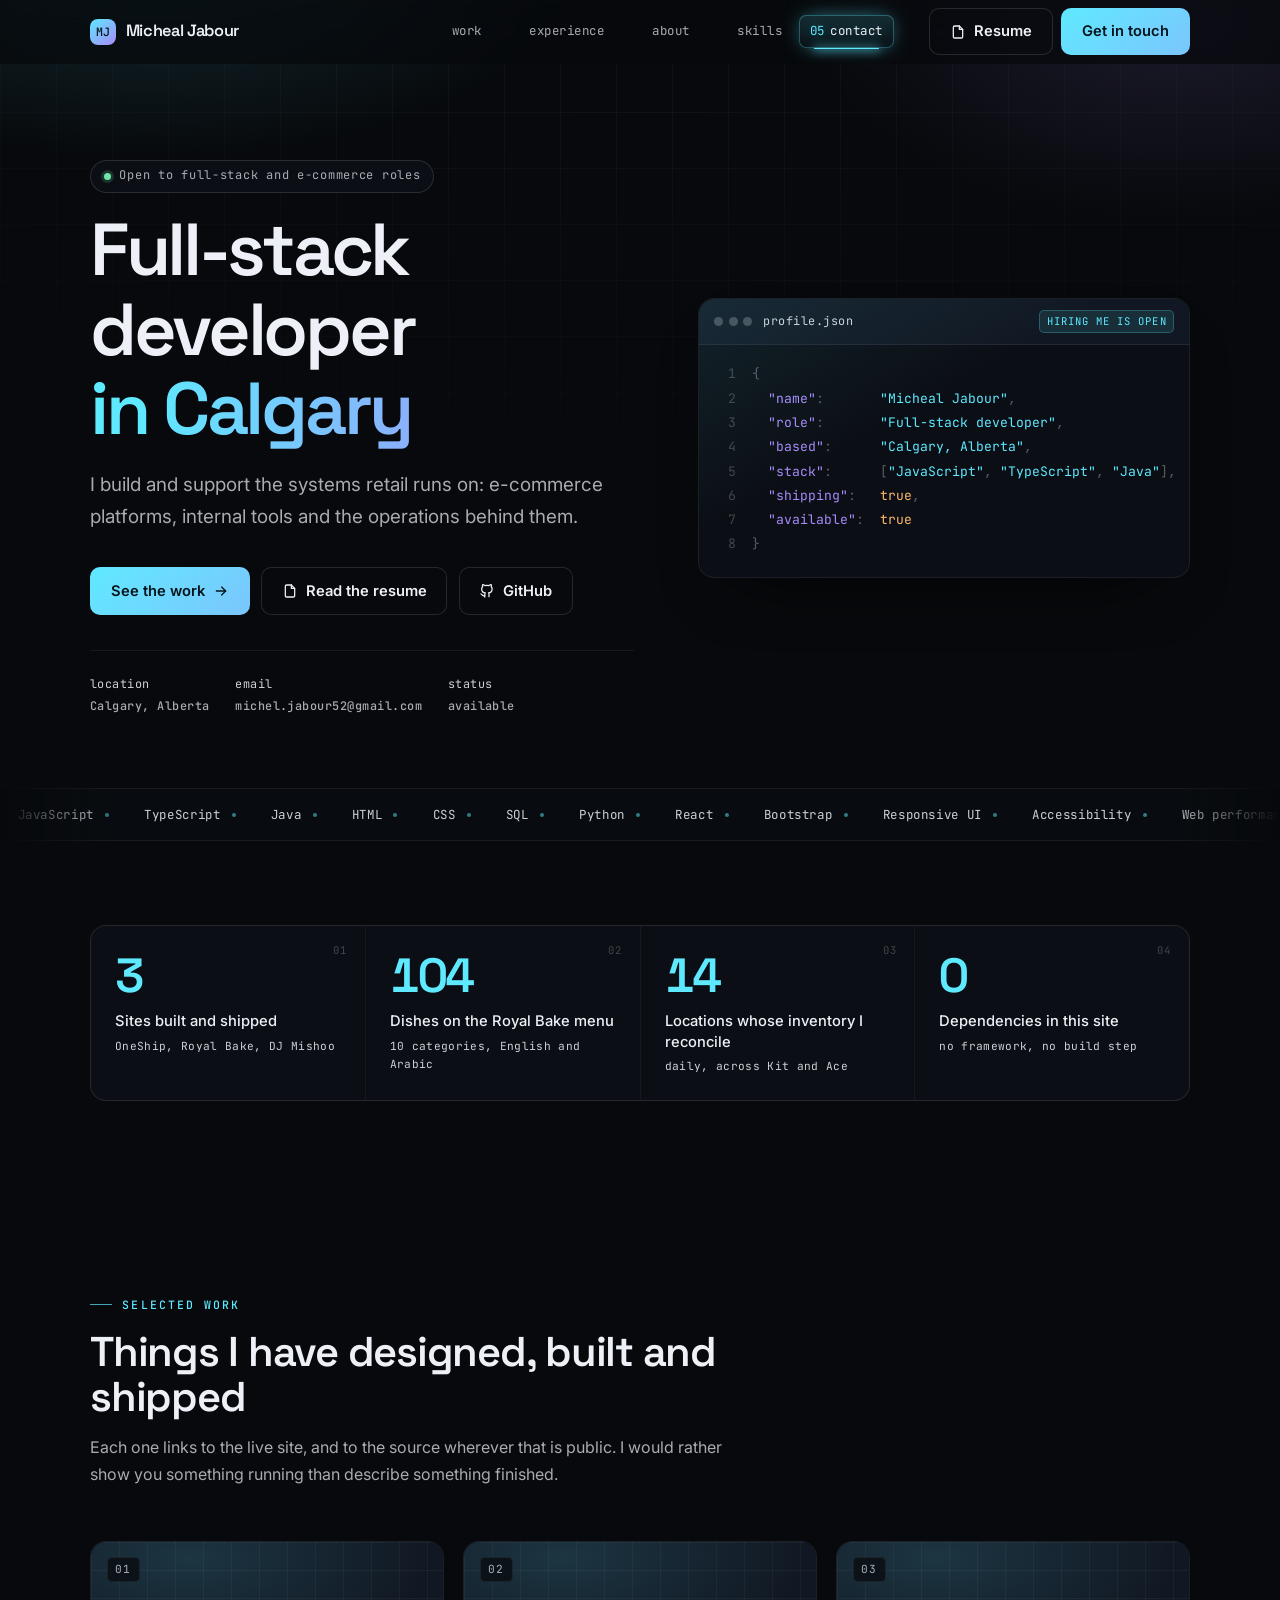
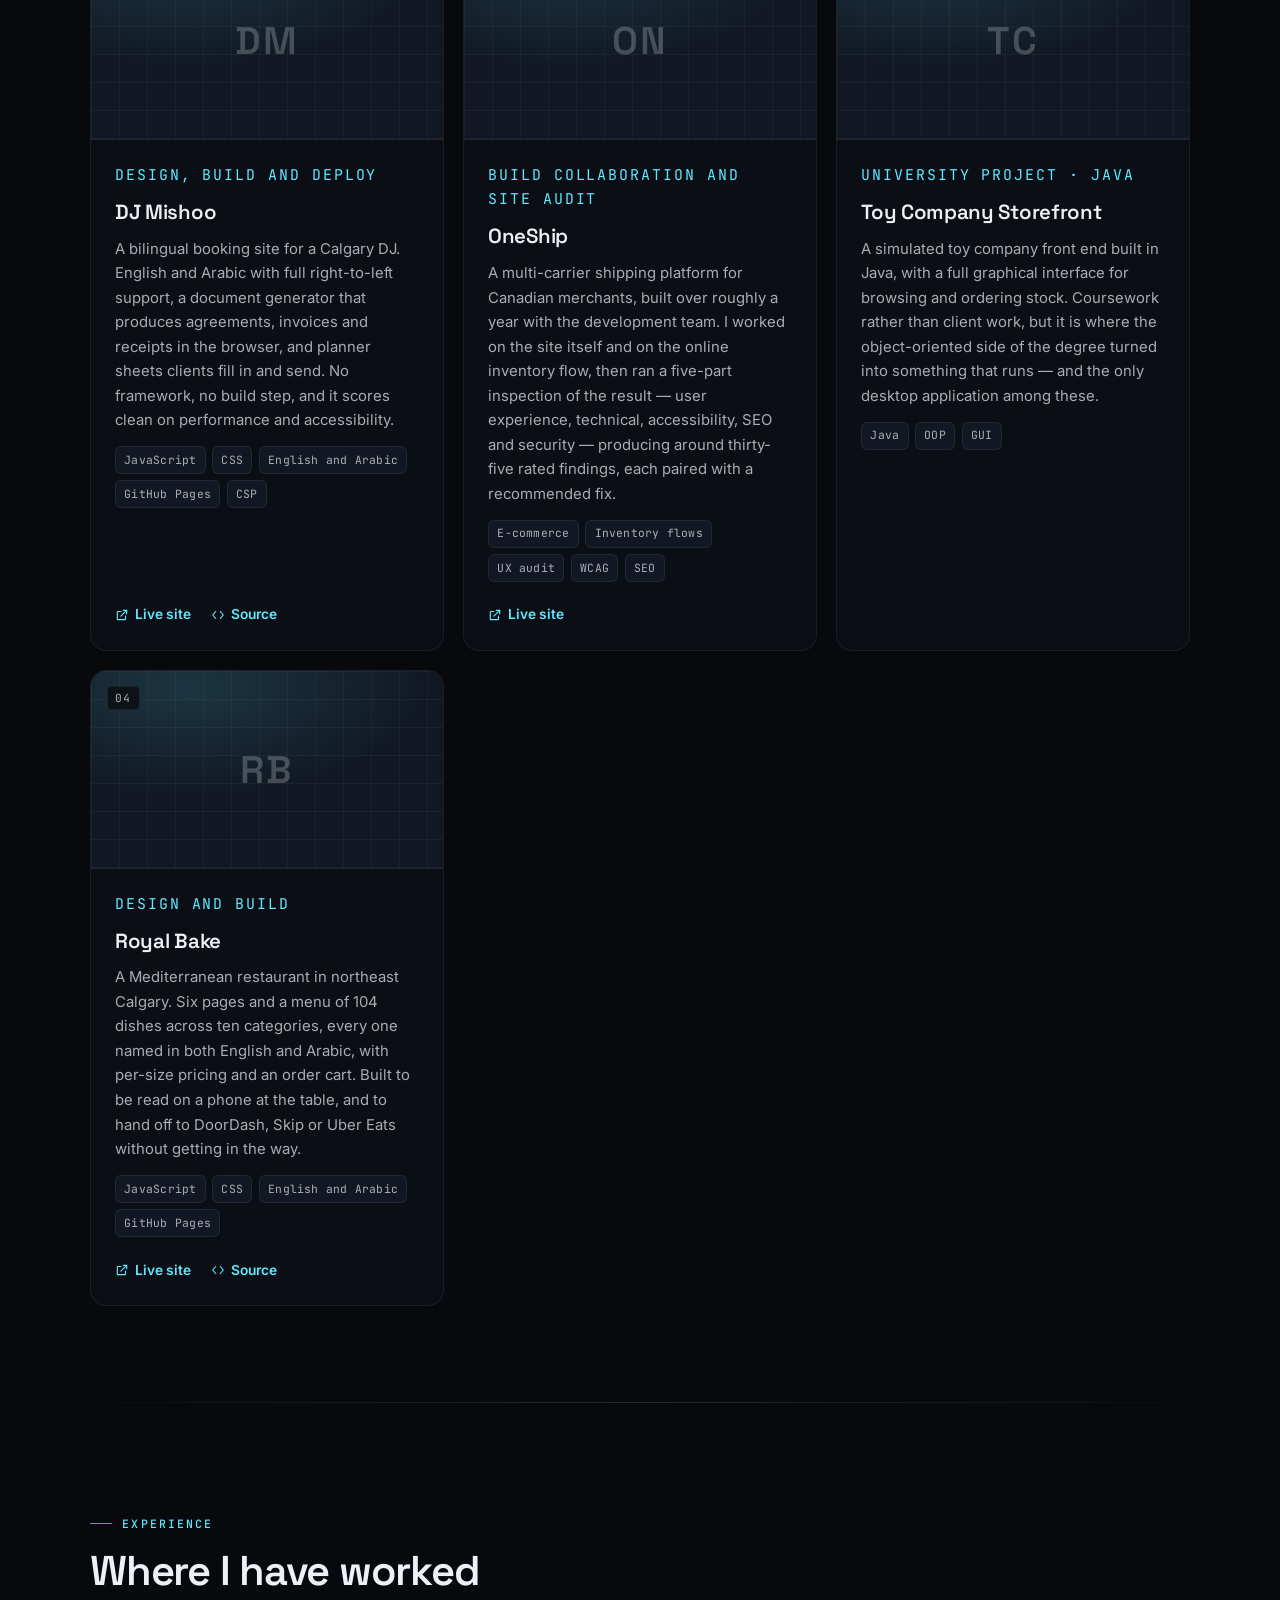
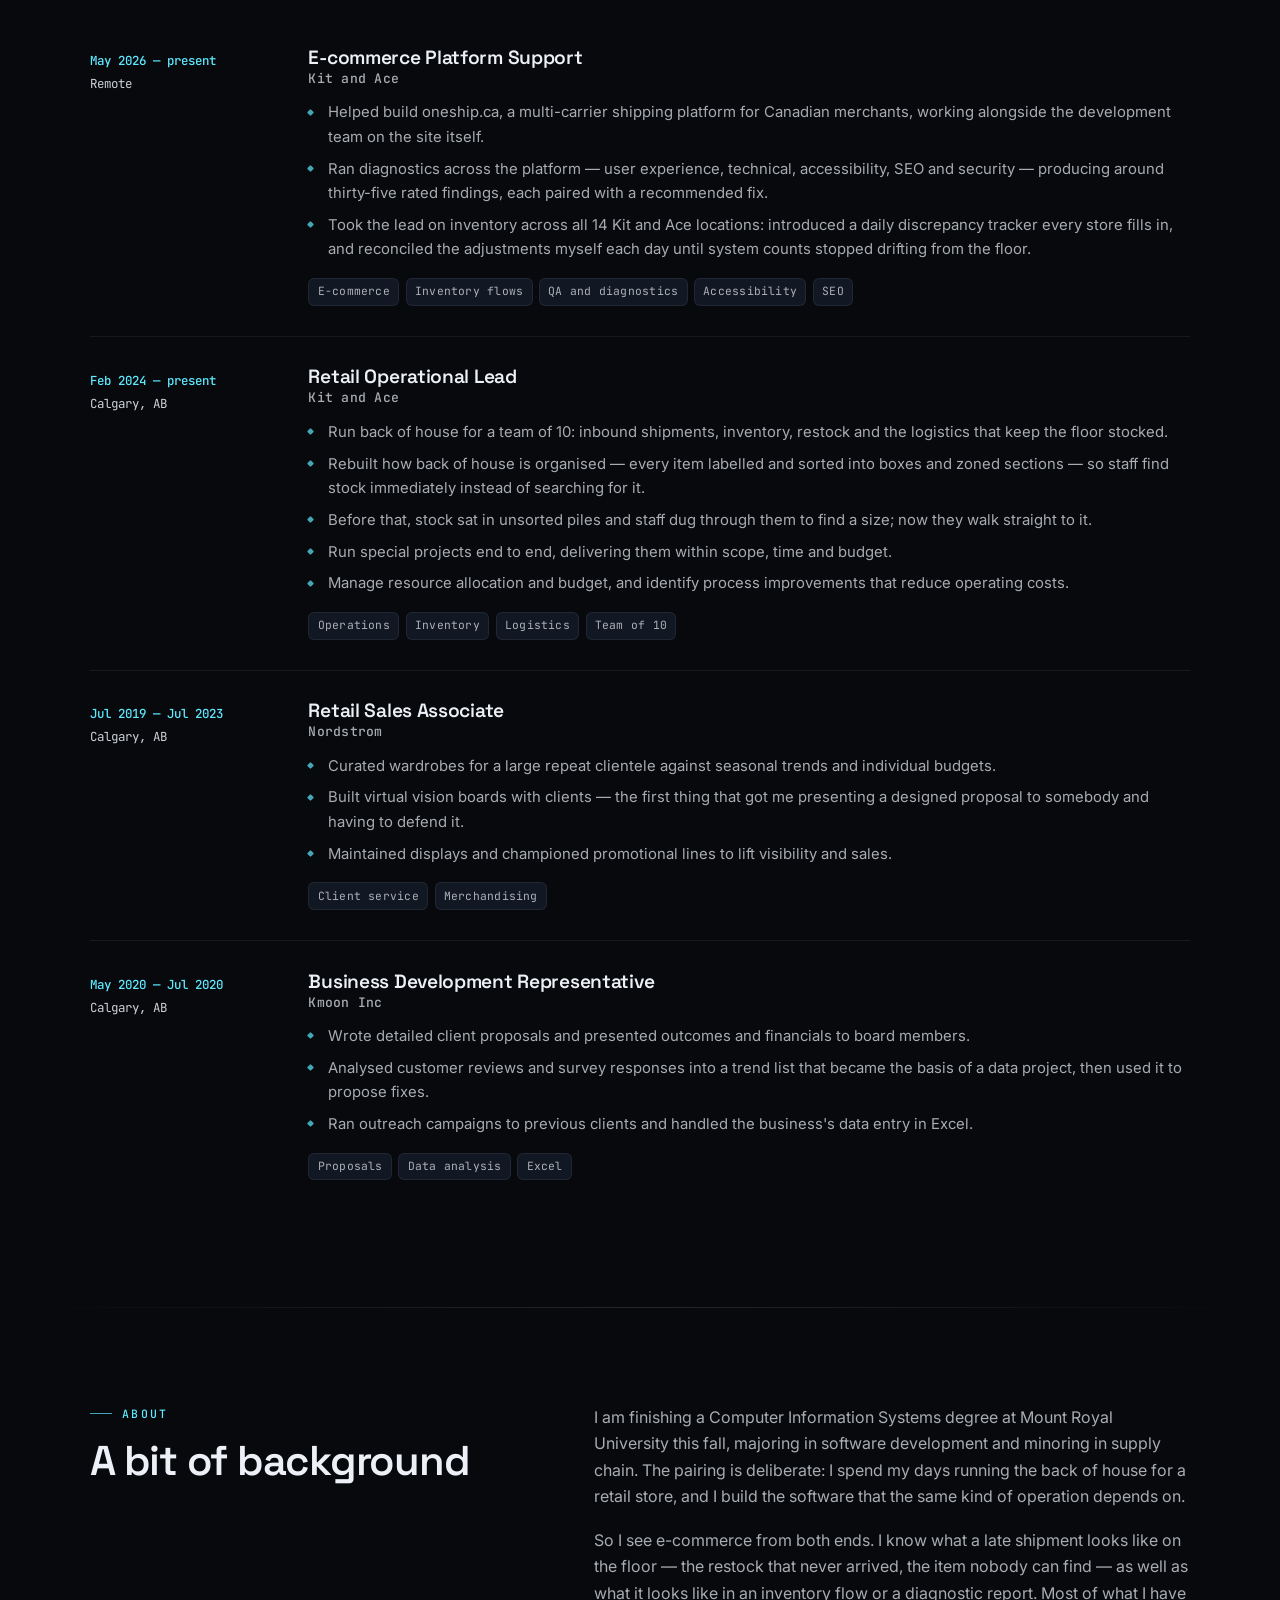
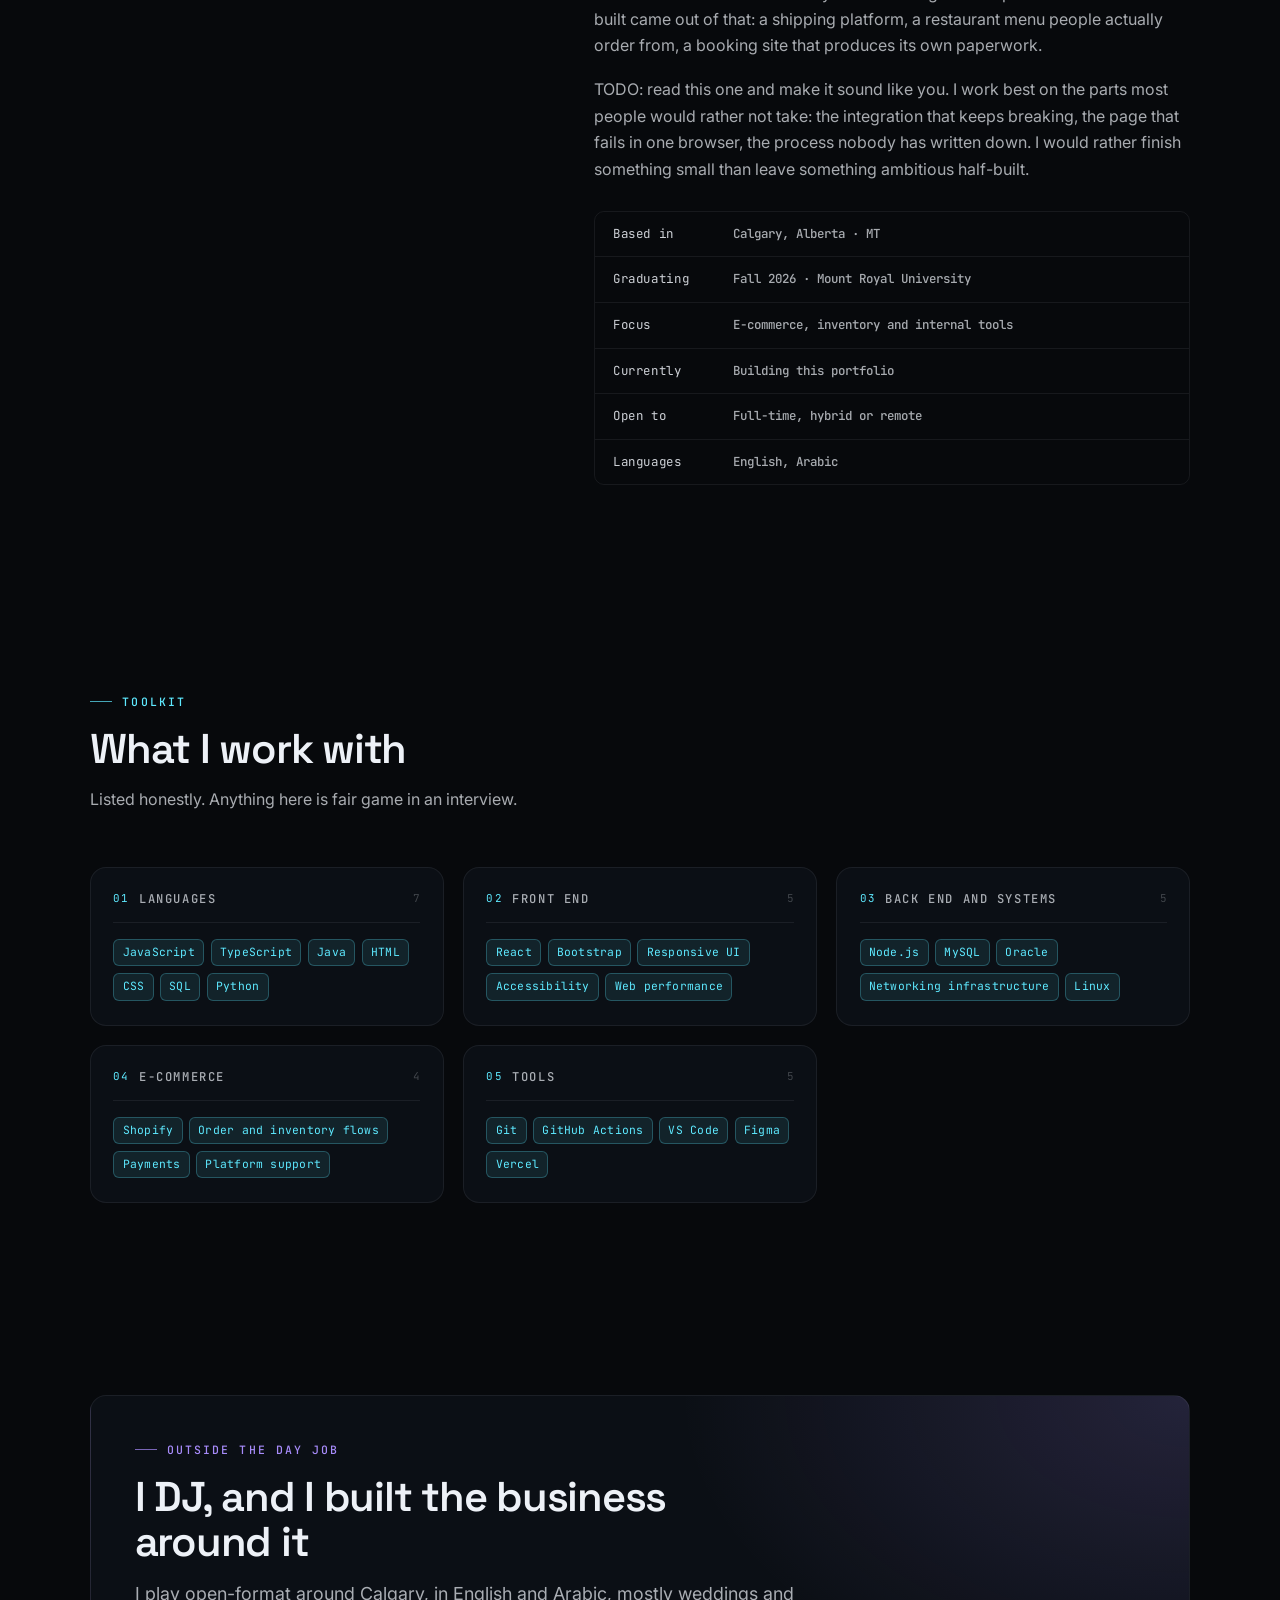
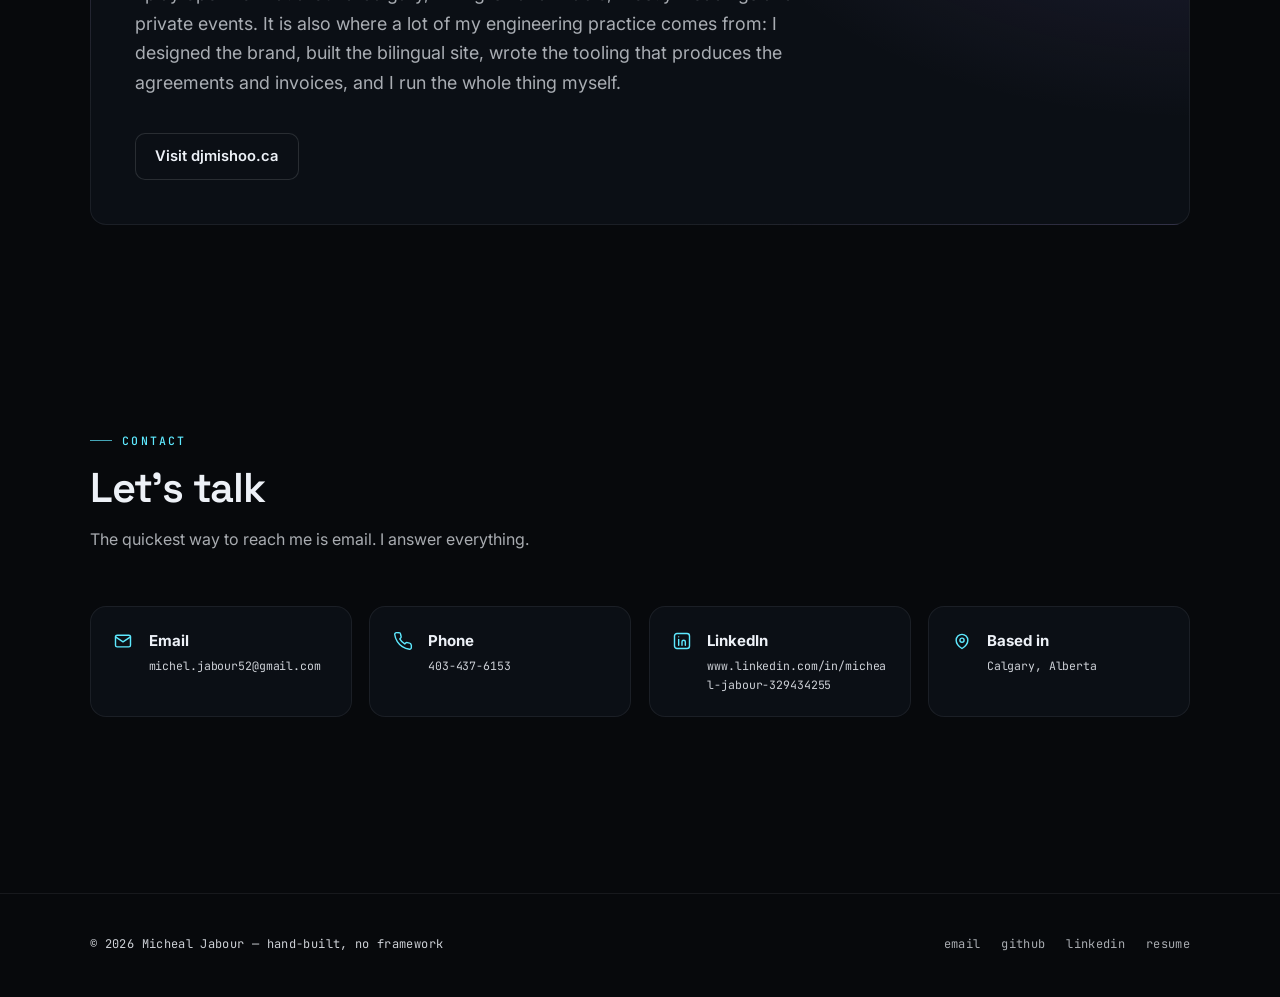
==== commit eab14853: "Merge the real CV, rebuild the resume, dark-only, nav glow Content - fold in the history from the PD" ====
--- a/index.html
+++ b/index.html
@@ -4,25 +4,22 @@
 <meta charset="utf-8">
 <meta name="viewport" content="width=device-width, initial-scale=1">
 <title>Micheal Jabour · Full-stack developer</title>
-<meta name="description" content="Full-stack developer in Calgary. E-commerce platforms, internal tools and the operations behind them. Selected work, experience and CV.">
+<meta name="description" content="Full-stack developer in Calgary. E-commerce platforms, internal tools and the operations behind them. Selected work, experience and resume.">
 <meta name="theme-color" content="#07090C">
 
-<!-- Theme is set before the stylesheet paints, otherwise someone on the
-     light theme gets a flash of dark on every page load. Inline and
-     synchronous on purpose: an external file would run too late. -->
-<script>(function(){var d=document.documentElement;try{var t=localStorage.getItem("portfolio-theme");
-if(t!=="light"&&t!=="dark"){t=window.matchMedia&&window.matchMedia("(prefers-color-scheme: light)").matches?"light":"dark";}
-d.dataset.theme=t;}catch(e){d.dataset.theme="dark";}
-/* Turn the scroll reveal on. Set here, before first paint, so copy never
-   flashes in and then hides. The timer is the safety net: if nothing has
-   been revealed after 2.2s the class is dropped and everything shows. */
+<!-- The site is dark only, so there is no theme to resolve before paint.
+     This still runs inline and early for the reveal: the class is set
+     before first paint so copy never flashes in and then hides. The
+     timer is the safety net — if nothing has been revealed after 2.2s
+     the class is dropped and everything shows regardless. -->
+<script>(function(){var d=document.documentElement;
 d.className+=" js";
 setTimeout(function(){if(!document.querySelector(".reveal.in")){d.classList.remove("js");}},2200);})();</script>
 
 <link rel="preconnect" href="https://fonts.googleapis.com">
 <link rel="preconnect" href="https://fonts.gstatic.com" crossorigin>
 <link href="https://fonts.googleapis.com/css2?family=Space+Grotesk:wght@500;600;700&family=Inter:wght@400;500;600&family=JetBrains+Mono:wght@400;500&display=swap" rel="stylesheet">
-<link rel="stylesheet" href="css/styles.css?v=2">
+<link rel="stylesheet" href="css/styles.css?v=8">
 
 <!-- Relative, not root-absolute. This is a GitHub Pages project site
      served under /portfolio/, so a bare "/favicon.ico" asks
@@ -164,7 +161,7 @@
 
 </main>
 
-<script src="js/app.js?v=2" defer></script>
-<script src="js/motion.js?v=2" defer></script>
+<script src="js/app.js?v=8" defer></script>
+<script src="js/motion.js?v=8" defer></script>
 </body>
 </html>
--- a/css/styles.css
+++ b/css/styles.css
@@ -49,7 +49,7 @@
 
   --ink:     #EDF1F7;
   --ink-2:   rgba(237,241,247,.70);
-  --ink-3:   rgba(237,241,247,.44);
+  --ink-3:   rgba(237,241,247,.86);   /* was .44 — see the note on .nav a */
   --ink-4:   rgba(237,241,247,.24);
 
   /* One accent carries links, active states and every number. Electric
@@ -89,39 +89,6 @@
   --header-h: 64px;
 }
 
-/* Light theme, for daylight and for printing. Not an inversion: the
-   accent has to change hue-brightness or it disappears on white. */
-:root[data-theme="light"]{
-  color-scheme: light;
-  --bg:      #FAFBFD;
-  --bg-2:    #FFFFFF;
-  --bg-3:    #F1F4F8;
-  --bg-4:    #E6EBF2;
-
-  --ink:     #0A0E14;
-  --ink-2:   rgba(10,14,20,.72);
-  --ink-3:   rgba(10,14,20,.50);
-  --ink-4:   rgba(10,14,20,.30);
-
-  /* The same cyan is unreadable on white, so the light theme gets a
-     deep teal-blue. Same family, 7:1 on the ground, still not corporate. */
-  --accent:      #0E7490;
-  --accent-rgb:  14, 116, 144;
-  --accent-2:    #6D28D9;
-  --accent-2-rgb: 109, 40, 217;
-  --accent-ink:  #FFFFFF;
-
-  --ok:      #12915C;
-
-  --line:    rgba(10,14,20,.15);
-  --line-2:  rgba(10,14,20,.08);
-  --grid:    rgba(10,14,20,.05);
-
-  --t-key:   #6D28D9;
-  --t-str:   #0E7490;
-  --t-num:   #B45309;
-  --t-punc:  rgba(10,14,20,.38);
-}
 
 /* =====================================================================
    2. RESET AND BASE
@@ -276,25 +243,67 @@
   color:var(--accent-ink);
   background:linear-gradient(140deg, var(--accent), var(--accent-2));
 }
-.brand span{ color:var(--accent); }
-
-.nav{ display:flex; gap:.3rem; margin-inline-start:auto; }
+/* One element, so the flex gap above lands between the badge and the
+   name and nowhere else. */
+.brand-name{ white-space:nowrap; }
+
+/* The full name is wider than a first name was, and the nav sits right
+   beside it. Below this the badge carries the identity on its own. */
+@media (max-width:1040px){
+  .brand-name{ display:none; }
+}
+
+.nav{ display:flex; gap:.3rem; margin-inline-start:auto; position:relative; }
 .nav a{
-  position:relative;
+  position:relative; z-index:1;
   font-family:var(--mono); font-size:.78rem; letter-spacing:.04em;
-  color:var(--ink-3);
+  /* ink-3 sat at about 3.9:1 on this ground, under the 4.5:1 minimum for
+     text this size and visibly dim with it. ink-2 clears 8.6:1 and still
+     leaves the active link somewhere brighter to go. */
+  color:var(--ink-2);
   padding:.4rem .7rem; border-radius:var(--radius-xs);
-  transition:color .16s, background-color .16s;
+  transition:color .2s, text-shadow .3s;
 }
 .nav a::before{
   content:attr(data-i);
   color:var(--accent); opacity:0;
   margin-inline-end:.35rem;
-  transition:opacity .16s;
-}
-.nav a:hover{ color:var(--ink); background:var(--bg-3); }
-.nav a.is-active{ color:var(--ink); background:var(--bg-3); }
+  transition:opacity .2s;
+}
+.nav a:hover, .nav a.is-active{ color:var(--ink); }
+.nav a.is-active{ text-shadow:0 0 14px rgba(var(--accent-rgb),.45); }
 .nav a.is-active::before{ opacity:1; }
+
+/* ---- the travelling light ----
+   One element for the whole nav rather than a background per link, so it
+   slides from the old position to the new one instead of one pill fading
+   out while another fades in. Its position is set from JS in device
+   pixels; everything else here is just how it glows. */
+.nav-glow{
+  position:absolute; top:0; bottom:0; left:0; width:0;
+  border-radius:var(--radius-xs);
+  background:linear-gradient(180deg,
+    rgba(var(--accent-rgb),.16), rgba(var(--accent-rgb),.04));
+  box-shadow:
+    inset 0 0 0 1px rgba(var(--accent-rgb),.3),
+    0 0 22px -6px rgba(var(--accent-rgb),.75);
+  opacity:0; pointer-events:none;
+  transition:transform .4s var(--ease), width .4s var(--ease), opacity .3s;
+}
+/* the bright filament along the bottom edge */
+.nav-glow::after{
+  content:""; position:absolute; bottom:-1px; left:16%; right:16%;
+  height:1.5px; border-radius:2px;
+  background:var(--accent);
+  box-shadow:0 0 10px 1px rgba(var(--accent-rgb),.85);
+}
+.nav-glow.on{ opacity:1; }
+
+/* Reduced motion keeps the indicator, drops the travel. */
+@media (prefers-reduced-motion:reduce){
+  .nav-glow{ transition:opacity .2s; }
+  .nav a.is-active{ text-shadow:none; }
+}
 
 .header-actions{ display:flex; align-items:center; gap:.55rem; margin-inline-start:auto; }
 .nav + .header-actions{ margin-inline-start:1.2rem; }
@@ -830,8 +839,12 @@
 .contact-card b{ display:block; font-size:.94rem; }
 .contact-card .v{
   display:block;
-  font-family:var(--mono); font-size:.79rem; color:var(--ink-3);
-  word-break:break-word; margin-top:.1rem;
+  /* Sized so the longest value here — the email — sits on one line at
+     the width these cards get in a four-across row. It was breaking
+     mid-address before, which reads as a typo rather than a wrap. */
+  font-family:var(--mono); font-size:.72rem; color:var(--ink-3);
+  letter-spacing:-.01em;
+  word-break:break-word; margin-top:.15rem;
 }
 /* "Based in" is information, not a destination. It gets the same card so
    the row stays even, but it is a div and does not pretend to be a link. */
@@ -893,9 +906,56 @@
    destination so a printed copy is still usable on its own.
    ===================================================================== */
 /* These are <section> elements, so they inherit the global section
-   padding — which is sized for a landing page and leaves a CV looking
-   like it has holes in it. A CV wants tight, even blocks. */
-.cv-section{ padding-block:0; margin-bottom:2rem; }
+   padding — which is sized for a landing page and leaves a resume looking
+   like it has holes in it. A resume wants tight, even blocks.
+
+   Each section is a framed block: on a page with no colour and no
+   photography, a border is what tells the eye where one part stops and
+   the next begins. The heading sits inside its own frame. */
+.cv-section{
+  padding:1rem 1.2rem 1.1rem;
+  margin-bottom:1rem;
+  border:1px solid var(--line-2);
+  border-radius:var(--radius-s);
+}
+.cv-section > .eyebrow{ margin-bottom:.85rem; }
+
+/* Projects are a single column, unlike jobs. They have no date to put in
+   a left rail, and forcing one there is what pushed a long project URL
+   out of its column and across the body text next to it. */
+.cv-items{ display:flex; flex-direction:column; }
+.cv-item{
+  padding-block:.85rem;
+  border-top:1px solid var(--line-2);
+}
+.cv-item:first-child{ border-top:0; padding-top:0; }
+.cv-item:last-child{ padding-bottom:0; }
+.cv-item h3{ font-size:1.06rem; }
+.cv-item-link{
+  font-family:var(--mono); font-size:.78rem; font-weight:400;
+  color:var(--accent); letter-spacing:.01em;
+  /* Long URLs break rather than run out of the box. */
+  overflow-wrap:anywhere; word-break:break-word;
+}
+.cv-item-link:hover{ text-decoration:underline; text-underline-offset:3px; }
+.cv-item-sub{
+  font-family:var(--mono); font-size:.78rem; color:var(--ink-3);
+  margin-top:.2rem; letter-spacing:.02em;
+}
+.cv-item ul{ margin-top:.55rem; display:flex; flex-direction:column; gap:.35rem; }
+.cv-item li{
+  color:var(--ink-2); font-size:.94rem;
+  padding-inline-start:1.1rem; position:relative;
+}
+.cv-item li::before{
+  content:""; position:absolute; inset-inline-start:0; top:.6em;
+  width:5px; height:5px; border-radius:1px;
+  background:var(--accent); opacity:.7; transform:rotate(45deg);
+}
+.cv-item-stack{
+  margin-top:.5rem;
+  font-family:var(--mono); font-size:.76rem; color:var(--ink-3);
+}
 .cv-head{
   padding-bottom:1.6rem;
   border-bottom:1px solid var(--line-2);
@@ -903,33 +963,192 @@
 }
 .cv-head h1{ font-size:clamp(2rem,4vw,2.6rem); letter-spacing:-.04em; }
 .cv-contact{
-  margin-top:.8rem;
-  font-family:var(--mono); font-size:.8rem; color:var(--ink-3);
-  display:flex; flex-wrap:wrap; gap:.4rem 1.2rem;
-}
-.cv-contact a:hover{ color:var(--accent); }
+  margin-top:.85rem;
+  font-size:.84rem; color:var(--ink-3);
+  display:flex; flex-wrap:wrap; align-items:baseline; gap:.15rem .55rem;
+}
+.cv-contact i{ font-style:normal; color:var(--ink-4); }
+.cv-contact a{ color:var(--accent); overflow-wrap:anywhere; }
+.cv-contact a:hover{ text-decoration:underline; text-underline-offset:3px; }
+
+/* The links block at the foot of the resume. Same shape as the contact
+   row that used to sit in the header, now that it lives down here. */
+.cv-links{
+  display:flex; flex-wrap:wrap; align-items:baseline; gap:.15rem .55rem;
+  font-size:.84rem;
+}
+.cv-links i{ font-style:normal; color:var(--ink-4); }
+.cv-links a{ color:var(--accent); overflow-wrap:anywhere; }
+.cv-links a:hover{ text-decoration:underline; text-underline-offset:3px; }
+
+/* =====================================================================
+   THE SHEEN
+
+   A band of white travelling slowly through the text. It is painted as a
+   moving gradient clipped to the glyphs, so the letters themselves carry
+   the light rather than sitting behind a highlight.
+
+   Applied only to short labels — section eyebrows, the note under each
+   number, the footer line. Running it through body copy would make the
+   page hard to read, which is the opposite of the point.
+   ===================================================================== */
+@supports ((-webkit-background-clip:text) or (background-clip:text)){
+  .eyebrow, .stat-note, .site-footer p{
+    /* currentColor at both ends means each element keeps its own colour
+       and only the crest of the wave is white. */
+    background-image:linear-gradient(100deg,
+      currentColor 0%, currentColor 40%,
+      #FFFFFF 50%,
+      currentColor 60%, currentColor 100%);
+    background-size:300% 100%;
+    background-repeat:no-repeat;
+    -webkit-background-clip:text; background-clip:text;
+    -webkit-text-fill-color:transparent;
+    animation:sheen 7s linear infinite;
+  }
+  /* Offset so they do not all crest at the same moment. */
+  .stat-note{ animation-duration:8s; animation-delay:-2s; }
+  .site-footer p{ animation-duration:9s; animation-delay:-4s; }
+  .stat:nth-child(2) .stat-note{ animation-delay:-3.4s; }
+  .stat:nth-child(3) .stat-note{ animation-delay:-4.8s; }
+  .stat:nth-child(4) .stat-note{ animation-delay:-6.2s; }
+}
+/* For a background wider than its box, percentage positions do not mean
+   "shift by n%" — 0% aligns the image's left edge with the box's left,
+   and 100% aligns their right edges. The whole travel therefore lives
+   between 0% and 100%, and anything outside slides the gradient off the
+   text, which with no-repeat leaves those letters painted with nothing
+   at all. The white crest sits mid-image and crosses once per cycle. */
+@keyframes sheen{
+  from{ background-position:100% 0; }
+  to  { background-position:0% 0; }
+}
+
+/* No animation means no clipped gradient either: frozen mid-sweep it
+   would leave half a word white for good. */
+@media (prefers-reduced-motion:reduce){
+  .eyebrow, .stat-note, .site-footer p{
+    background-image:none;
+    -webkit-text-fill-color:currentColor;
+    animation:none;
+  }
+}
 
 @media print{
-  :root, :root[data-theme="dark"], :root[data-theme="light"]{
+  /* ------------------------------------------------------------------
+     The printed resume is its own design, not the dark site bleached.
+     A restrained blue does the work colour is actually good for here:
+     marking the section bars, the employer names and the links, so a
+     reader can find their way around the page without reading it. Any
+     stronger and it stops looking like a document.
+     ------------------------------------------------------------------ */
+  :root{
     --bg:#fff; --bg-2:#fff; --bg-3:#fff; --bg-4:#fff;
-    --ink:#000; --ink-2:#1a1a1a; --ink-3:#555; --ink-4:#888;
-    --accent:#000; --accent-2:#000;
-    --line:#bbb; --line-2:#ddd; --grid:transparent;
+    --ink:#101B26; --ink-2:#243444; --ink-3:#5A6C7D; --ink-4:#93A3B2;
+    --accent:#1A6FB5; --accent-2:#1A6FB5;
+    --line:#BBCEDD; --line-2:#D3E1EC; --grid:transparent;
+  }
+  /* Browsers drop background fills when printing unless told otherwise,
+     and the section bars are backgrounds. */
+  *{ -webkit-print-color-adjust:exact !important; print-color-adjust:exact !important; }
+
+  /* Clipped gradient text prints as nothing. Undo it before anything
+     reaches paper. */
+  .eyebrow, .stat-note, .site-footer p{
+    background-image:none !important;
+    -webkit-text-fill-color:currentColor !important;
+    animation:none !important;
   }
   .backdrop, .site-header, .site-footer, .no-print,
   .hero-cta, .icon-btn, .ticker, .mobile-nav{ display:none !important; }
-  body{ font-size:10.5pt; background:#fff; }
+  body{ font-size:9.5pt; line-height:1.4; background:#fff; color:var(--ink-2); }
   section{ padding-block:0 !important; }
-  .h-display em{
-    background:none !important;
-    -webkit-text-fill-color:#000 !important; color:#000 !important;
+  @page{ margin:14mm 13mm; }
+
+  /* ---------------- header ---------------- */
+  .cv-head{
+    padding-bottom:.6rem; margin-bottom:.7rem;
+    border-bottom:2px solid var(--accent) !important;
   }
-  /* Only an individual job resists splitting. Applying this to the whole
-     Experience section pushed all of it onto page two and left most of
-     page one blank, which is the opposite of what a CV wants. */
-  .role{ break-inside:avoid; page-break-inside:avoid; }
-  .cv-head{ break-after:avoid; page-break-after:avoid; }
-  .eyebrow{ break-after:avoid; page-break-after:avoid; }
-  a[href^="http"]::after{ content:" (" attr(href) ")"; font-size:8.5pt; color:#555; }
+  .cv-head h1{ font-size:23pt; color:#0D2436; letter-spacing:-.02em; }
+  .cv-head .lead{
+    font-size:10.5pt; color:var(--accent) !important;
+    margin-top:.15rem !important; font-weight:500;
+  }
+  .cv-contact{
+    margin-top:.45rem; font-size:8.7pt; gap:.1rem .45rem;
+    color:var(--ink-3);
+  }
+  .cv-contact a{ color:var(--accent); text-decoration:none; }
+  .cv-links{ font-size:8.7pt; gap:.1rem .45rem; }
+  .cv-links a{ color:var(--accent); text-decoration:none; }
+  .cv-links i{ color:#B7C6D4; }
+  .cv-contact i{ color:#B7C6D4; }
+
+  /* ---------------- framed sections ----------------
+     Each block is a bordered card with a tinted bar across the top. The
+     bar is what makes the page scannable: five labelled containers
+     instead of one undifferentiated column of text. */
+  .cv-section{
+    margin-bottom:.5rem;
+    padding:0 .55rem .5rem;
+    border:1px solid #C3D7E6 !important;
+    border-radius:4px;
+    break-inside:auto; page-break-inside:auto;
+    /* A section may run past a page break, and without this the frame is
+       left hanging open — sides continuing, no bottom edge. `clone` gives
+       each fragment its own complete border. */
+    -webkit-box-decoration-break:clone;
+            box-decoration-break:clone;
+  }
+  .cv-section > .eyebrow{
+    margin:0 -.55rem .45rem;
+    padding:.28rem .55rem;
+    background:#EDF5FB;
+    border-bottom:1px solid #C3D7E6;
+    border-radius:3px 3px 0 0;
+    color:var(--accent);
+    font-size:7.8pt; font-weight:600; letter-spacing:.16em;
+    display:block;
+  }
+  /* the decorative dash belongs to the site, not to a document */
+  .cv-section > .eyebrow::before{ display:none; }
+
+  /* ---------------- jobs ---------------- */
+  .role{
+    padding-block:.42rem;
+    grid-template-columns:minmax(0,138px) minmax(0,1fr);
+    gap:.8rem;
+    border-top:1px solid var(--line-2);
+  }
+  .role h3{ font-size:10.5pt; color:#0D2436; }
+  .role-at{ font-size:9pt; margin-top:.02rem; color:var(--accent); font-weight:500; }
+  .role-when{ font-size:8.3pt; padding-top:.12rem; color:var(--ink-3); }
+  .role-when b{ color:#0D2436; font-weight:600; display:block; }
+  .role ul{ margin-top:.3rem; gap:.16rem; }
+  .role li{ font-size:9.3pt; padding-inline-start:.8rem; color:var(--ink-2); }
+  .role li::before{ top:.48em; width:3px; height:3px; background:var(--accent); opacity:1; }
+
+  /* ---------------- projects ---------------- */
+  .cv-item{ padding-block:.42rem; border-top:1px solid var(--line-2); }
+  .cv-item h3{ font-size:10.5pt; color:#0D2436; }
+  .cv-item-link{ font-size:8.3pt; color:var(--accent); }
+  .cv-item-sub{ font-size:8.3pt; margin-top:.06rem; color:var(--ink-3); }
+  .cv-item ul{ margin-top:.28rem; gap:.16rem; }
+  .cv-item li{ font-size:9.3pt; padding-inline-start:.8rem; color:var(--ink-2); }
+  .cv-item li::before{ top:.48em; width:3px; height:3px; background:var(--accent); opacity:1; }
+  .cv-item-stack{ font-size:8.3pt; margin-top:.24rem; color:var(--ink-3); }
+
+  /* ---------------- skills ---------------- */
+  .cv-section p b{ color:#0D2436; }
+
+  /* A job or a project should not be split across the page break; a
+     whole section may be, or Experience would jump to page two intact
+     and leave half of page one empty. */
+  .role, .cv-item{ break-inside:avoid; page-break-inside:avoid; }
+  .cv-head, .eyebrow{ break-after:avoid; page-break-after:avoid; }
+
+  /* Deliberately NOT printing href text after links: they stay clickable
+     in the PDF, and spelling every URL out cost most of a page. */
   .project, .contact-card, .skill-group{ border:1px solid #ccc !important; box-shadow:none !important; }
 }
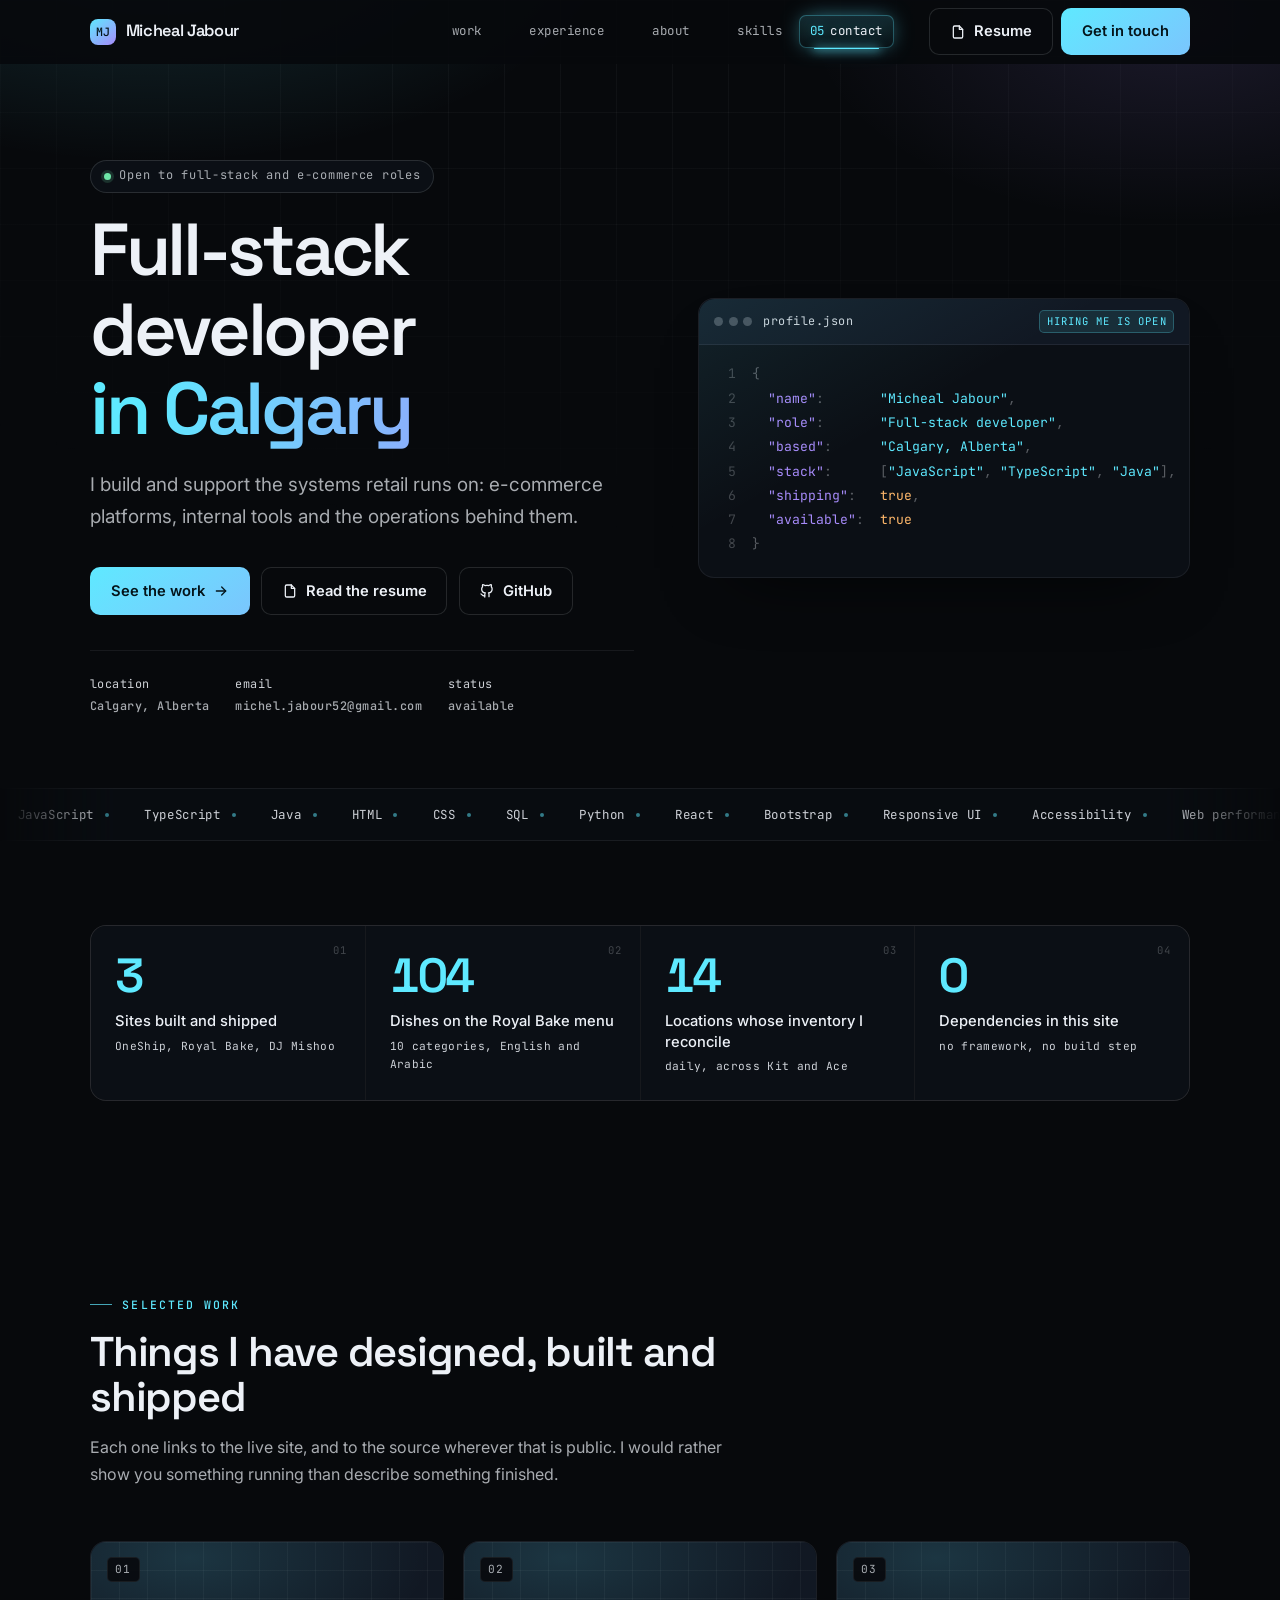
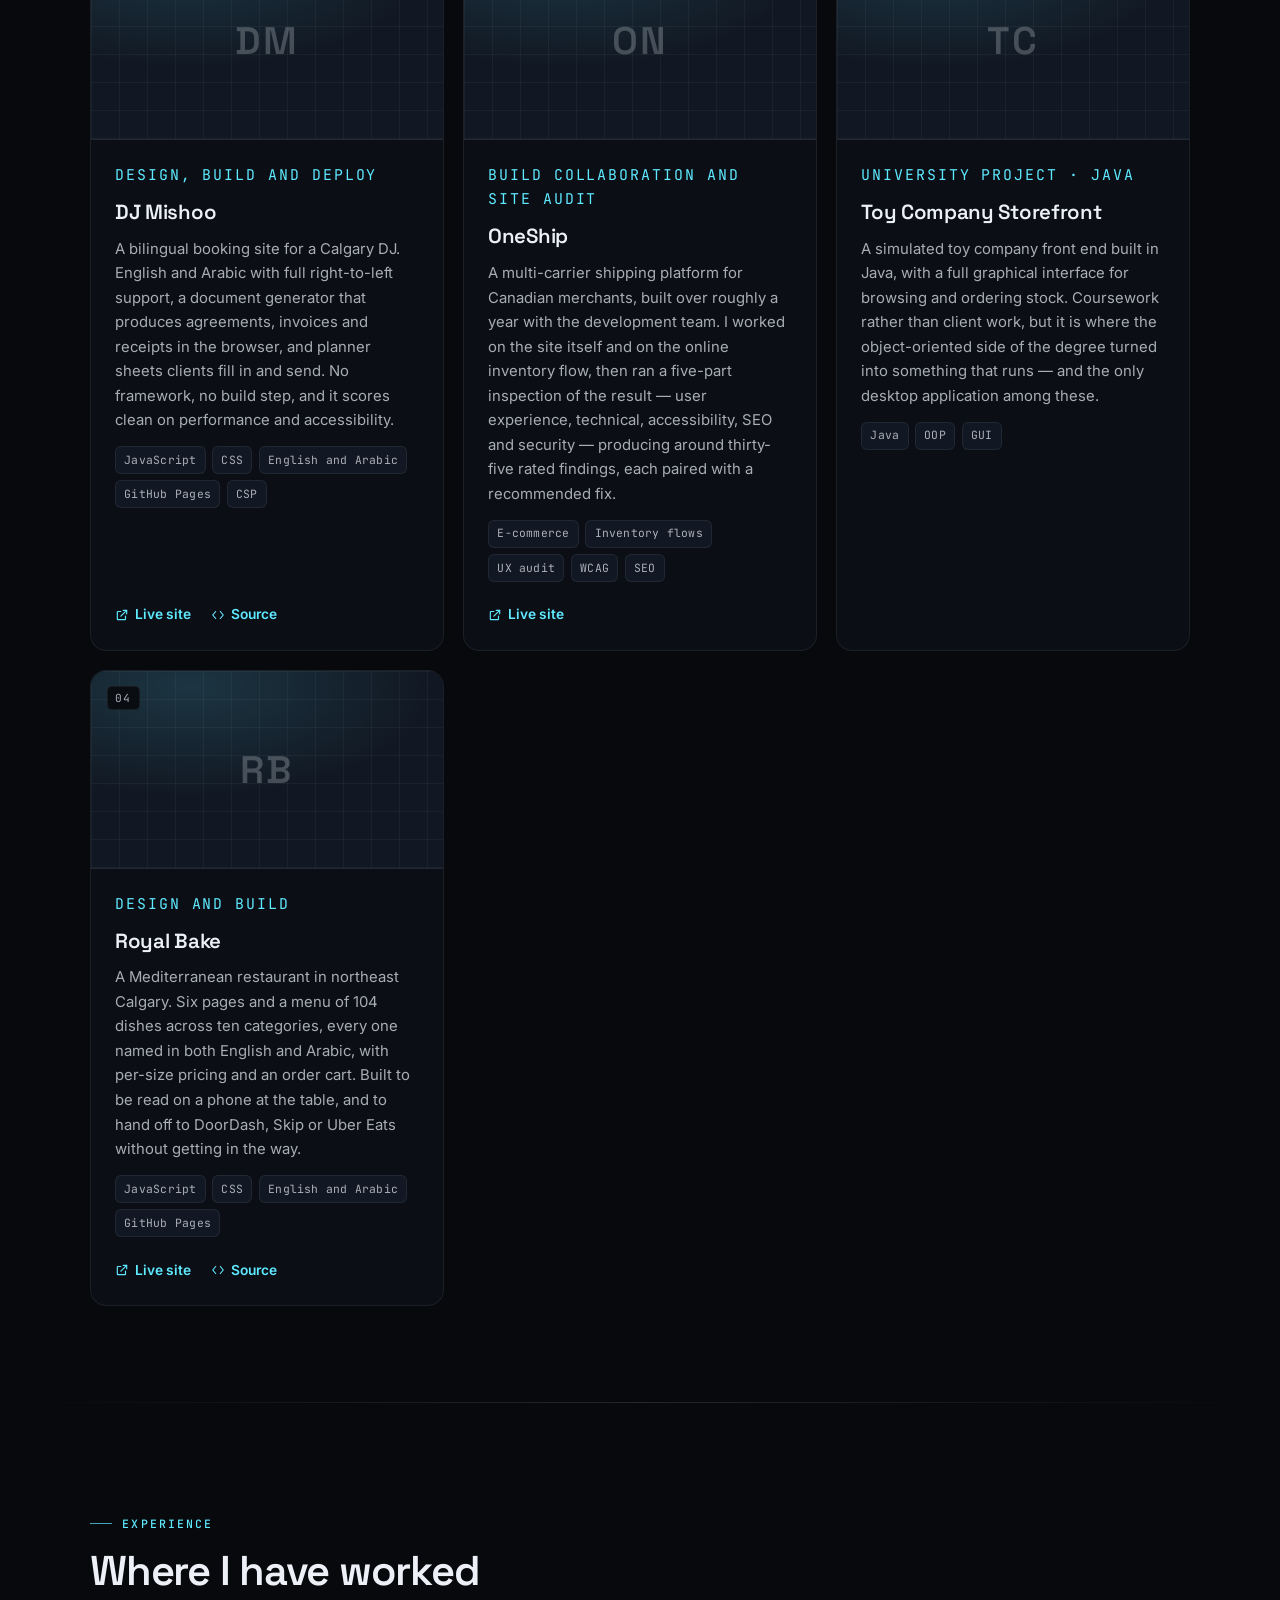
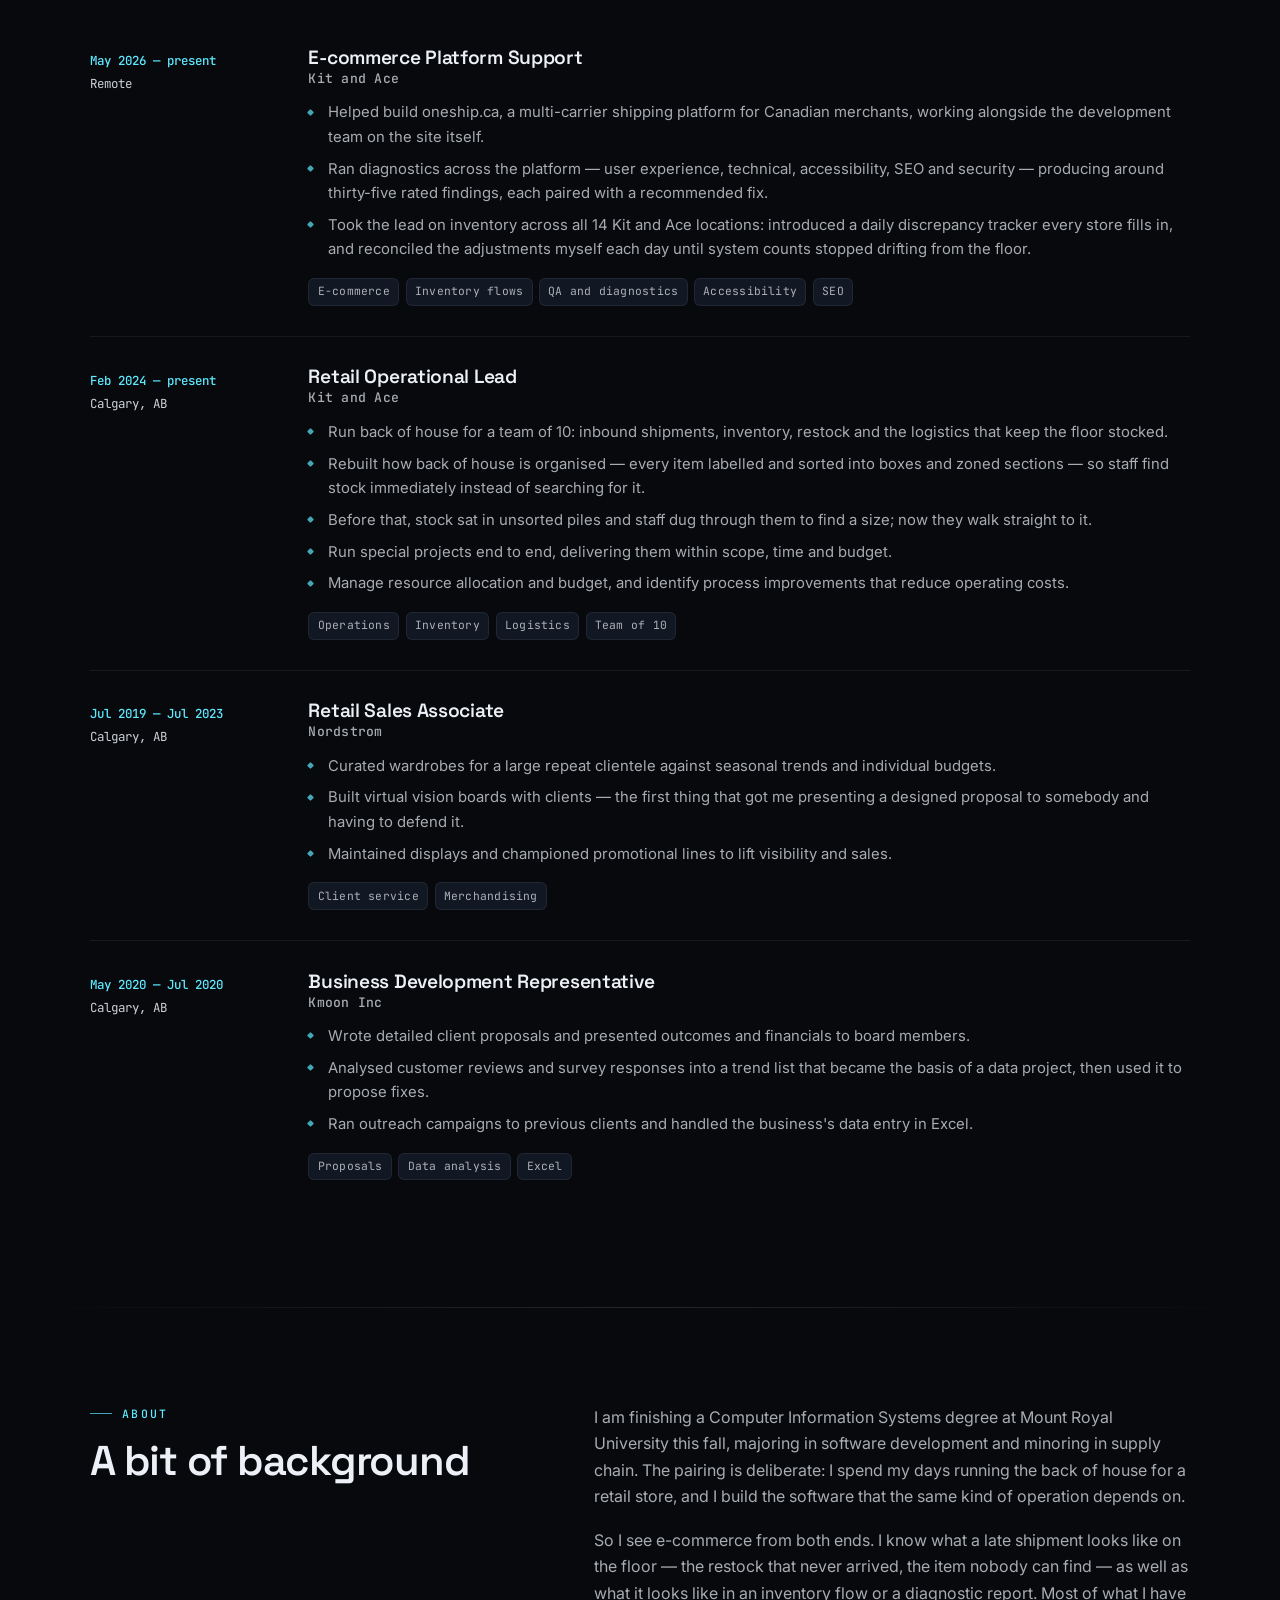
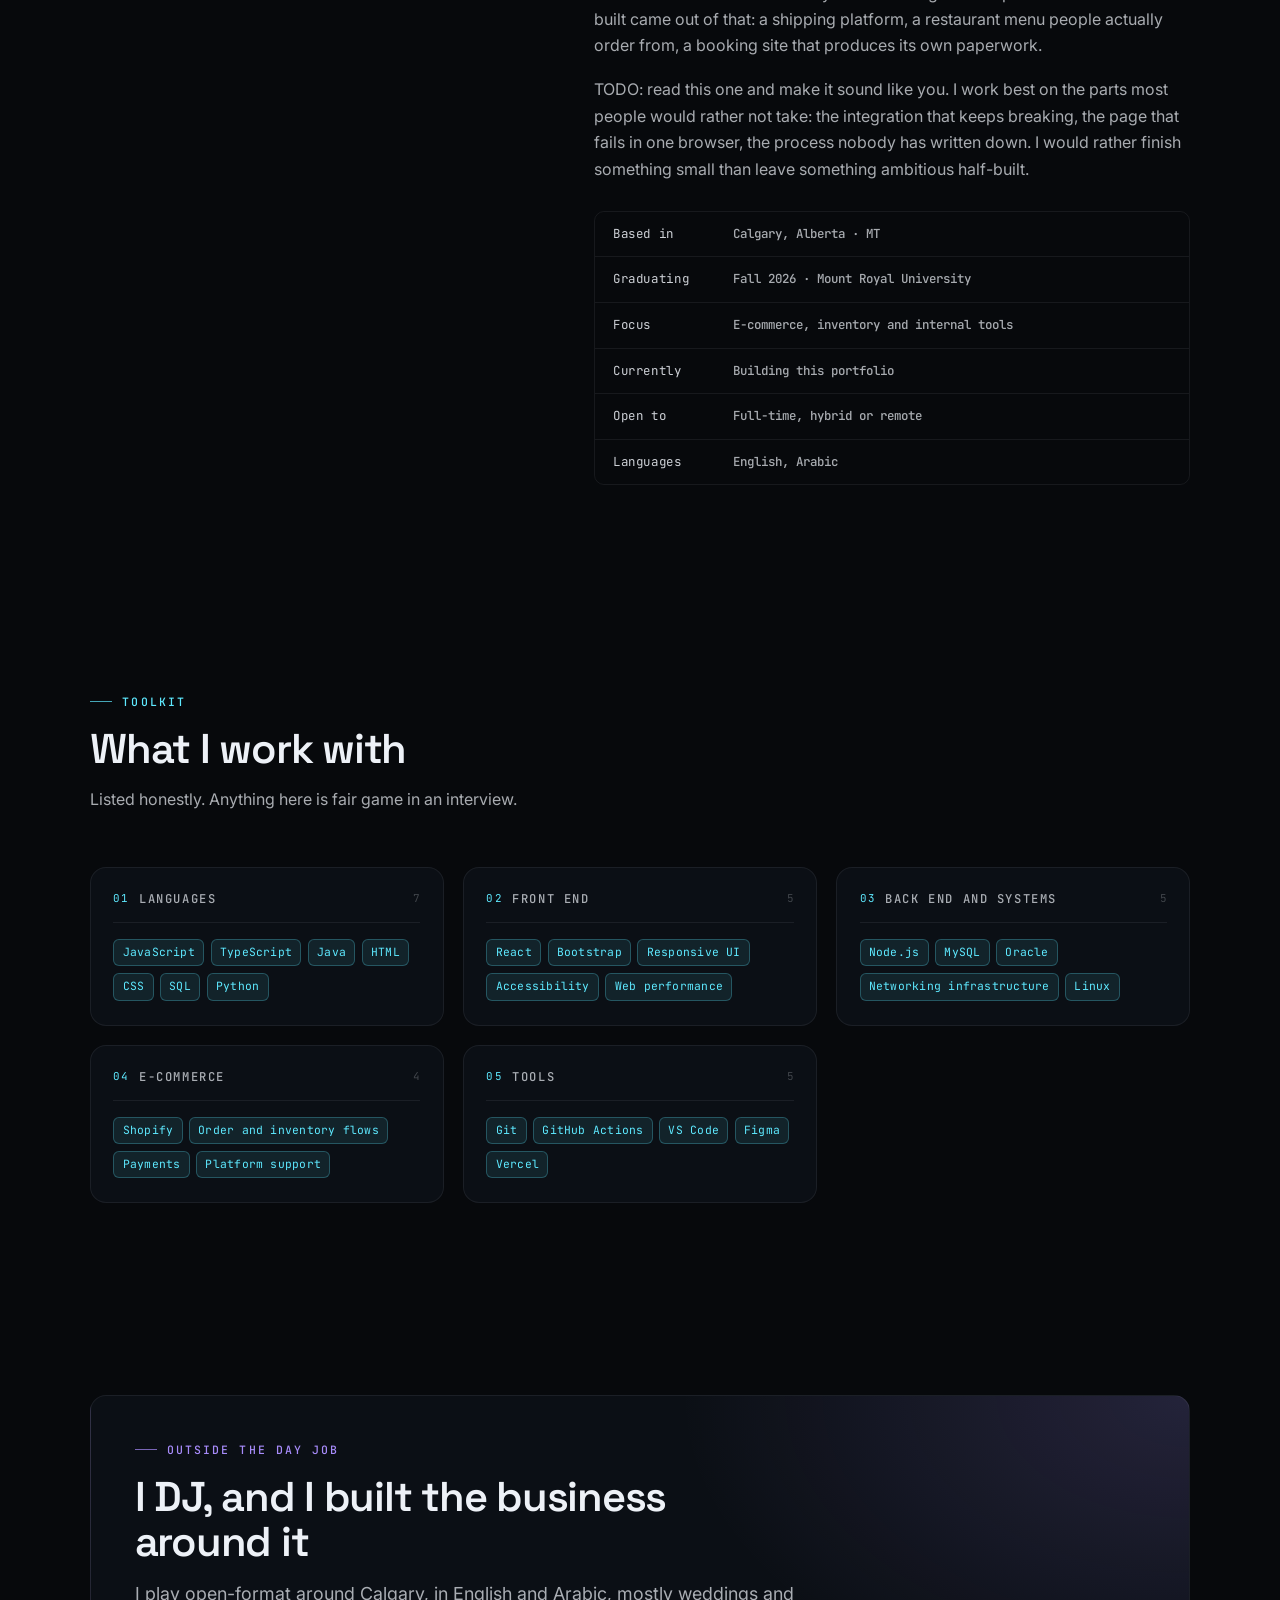
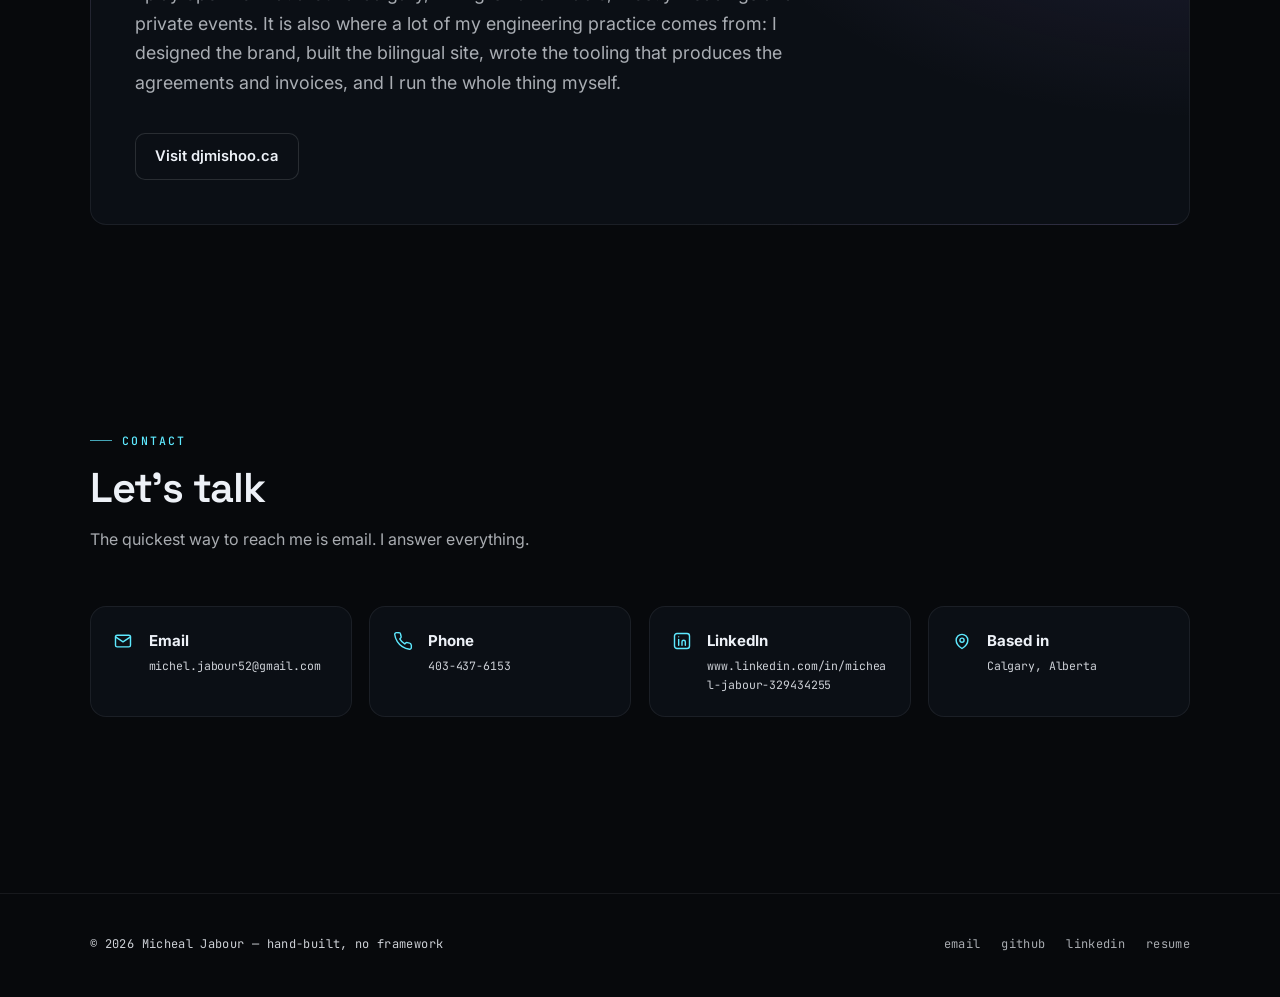
==== commit 89ed1d46: "Take the expensive work out of the scroll path The page stuttered while scrolling. Four causes, all " ====
--- a/index.html
+++ b/index.html
@@ -19,7 +19,7 @@
 <link rel="preconnect" href="https://fonts.googleapis.com">
 <link rel="preconnect" href="https://fonts.gstatic.com" crossorigin>
 <link href="https://fonts.googleapis.com/css2?family=Space+Grotesk:wght@500;600;700&family=Inter:wght@400;500;600&family=JetBrains+Mono:wght@400;500&display=swap" rel="stylesheet">
-<link rel="stylesheet" href="css/styles.css?v=8">
+<link rel="stylesheet" href="css/styles.css?v=9">
 
 <!-- Relative, not root-absolute. This is a GitHub Pages project site
      served under /portfolio/, so a bare "/favicon.ico" asks
@@ -161,7 +161,7 @@
 
 </main>
 
-<script src="js/app.js?v=8" defer></script>
-<script src="js/motion.js?v=8" defer></script>
+<script src="js/app.js?v=9" defer></script>
+<script src="js/motion.js?v=9" defer></script>
 </body>
 </html>
--- a/css/styles.css
+++ b/css/styles.css
@@ -192,6 +192,11 @@
 .backdrop{
   position:fixed; inset:0; z-index:-1; pointer-events:none;
   background-color:var(--bg);
+  /* Promoted to its own compositor layer. Without this the grid and the
+     two colour washes are re-rasterised as content scrolls over them;
+     with it they are painted once and simply held. */
+  transform:translateZ(0);
+  will-change:transform;
 }
 .backdrop::before{
   content:""; position:absolute; inset:0;
@@ -215,9 +220,12 @@
 .site-header{
   position:sticky; top:0; z-index:80;
   height:var(--header-h);
-  background:color-mix(in srgb, var(--bg) 72%, transparent);
-  backdrop-filter:blur(16px) saturate(140%);
-  -webkit-backdrop-filter:blur(16px) saturate(140%);
+  /* No backdrop-filter here. A blur behind a sticky element has to be
+     recomputed against whatever is scrolling underneath it, every single
+     frame, for the full width of the viewport — it was the largest cost
+     in the scroll path. On a ground this dark a near-opaque panel is
+     almost indistinguishable and costs nothing. */
+  background:color-mix(in srgb, var(--bg) 92%, transparent);
   border-bottom:1px solid transparent;
   transition:border-color .25s, background-color .25s;
 }
@@ -225,7 +233,7 @@
    of the page is one uninterrupted surface. */
 .site-header.is-stuck{
   border-bottom-color:var(--line-2);
-  background:color-mix(in srgb, var(--bg) 88%, transparent);
+  background:color-mix(in srgb, var(--bg) 97%, transparent);
 }
 
 .header-inner{ height:100%; display:flex; align-items:center; gap:1rem; }
@@ -539,6 +547,7 @@
 .ticker-track{
   display:flex; width:max-content;
   animation:slide 46s linear infinite;
+  will-change:transform;
 }
 .ticker:hover .ticker-track{ animation-play-state:paused; }
 .ticker-item{
@@ -552,6 +561,11 @@
   content:""; width:4px; height:4px; border-radius:50%;
   background:var(--accent); opacity:.5;
 }
+/* Anything animating while off screen is pure waste: the browser still
+   ticks it, still paints it, and it competes with the scroll. JS adds
+   this class to whatever has scrolled out of view. */
+.anim-idle, .anim-idle *{ animation-play-state:paused !important; }
+
 @keyframes slide{ from{ transform:translate3d(0,0,0) } to{ transform:translate3d(-50%,0,0) } }
 
 /* =====================================================================
@@ -629,9 +643,9 @@
   position:absolute; top:.9rem; inset-inline-start:1rem; z-index:2;
   font-family:var(--mono); font-size:.7rem; letter-spacing:.12em;
   color:var(--ink-2);
-  background:color-mix(in srgb, var(--bg) 70%, transparent);
-  backdrop-filter:blur(6px);
-  -webkit-backdrop-filter:blur(6px);
+  /* Was a 6px backdrop blur. Four of them, all in the scroll path, for
+     an effect nobody can see behind an opaque-enough chip. */
+  background:color-mix(in srgb, var(--bg) 88%, transparent);
   padding:.2rem .5rem; border-radius:5px;
   box-shadow:inset 0 0 0 1px var(--line-2);
 }
